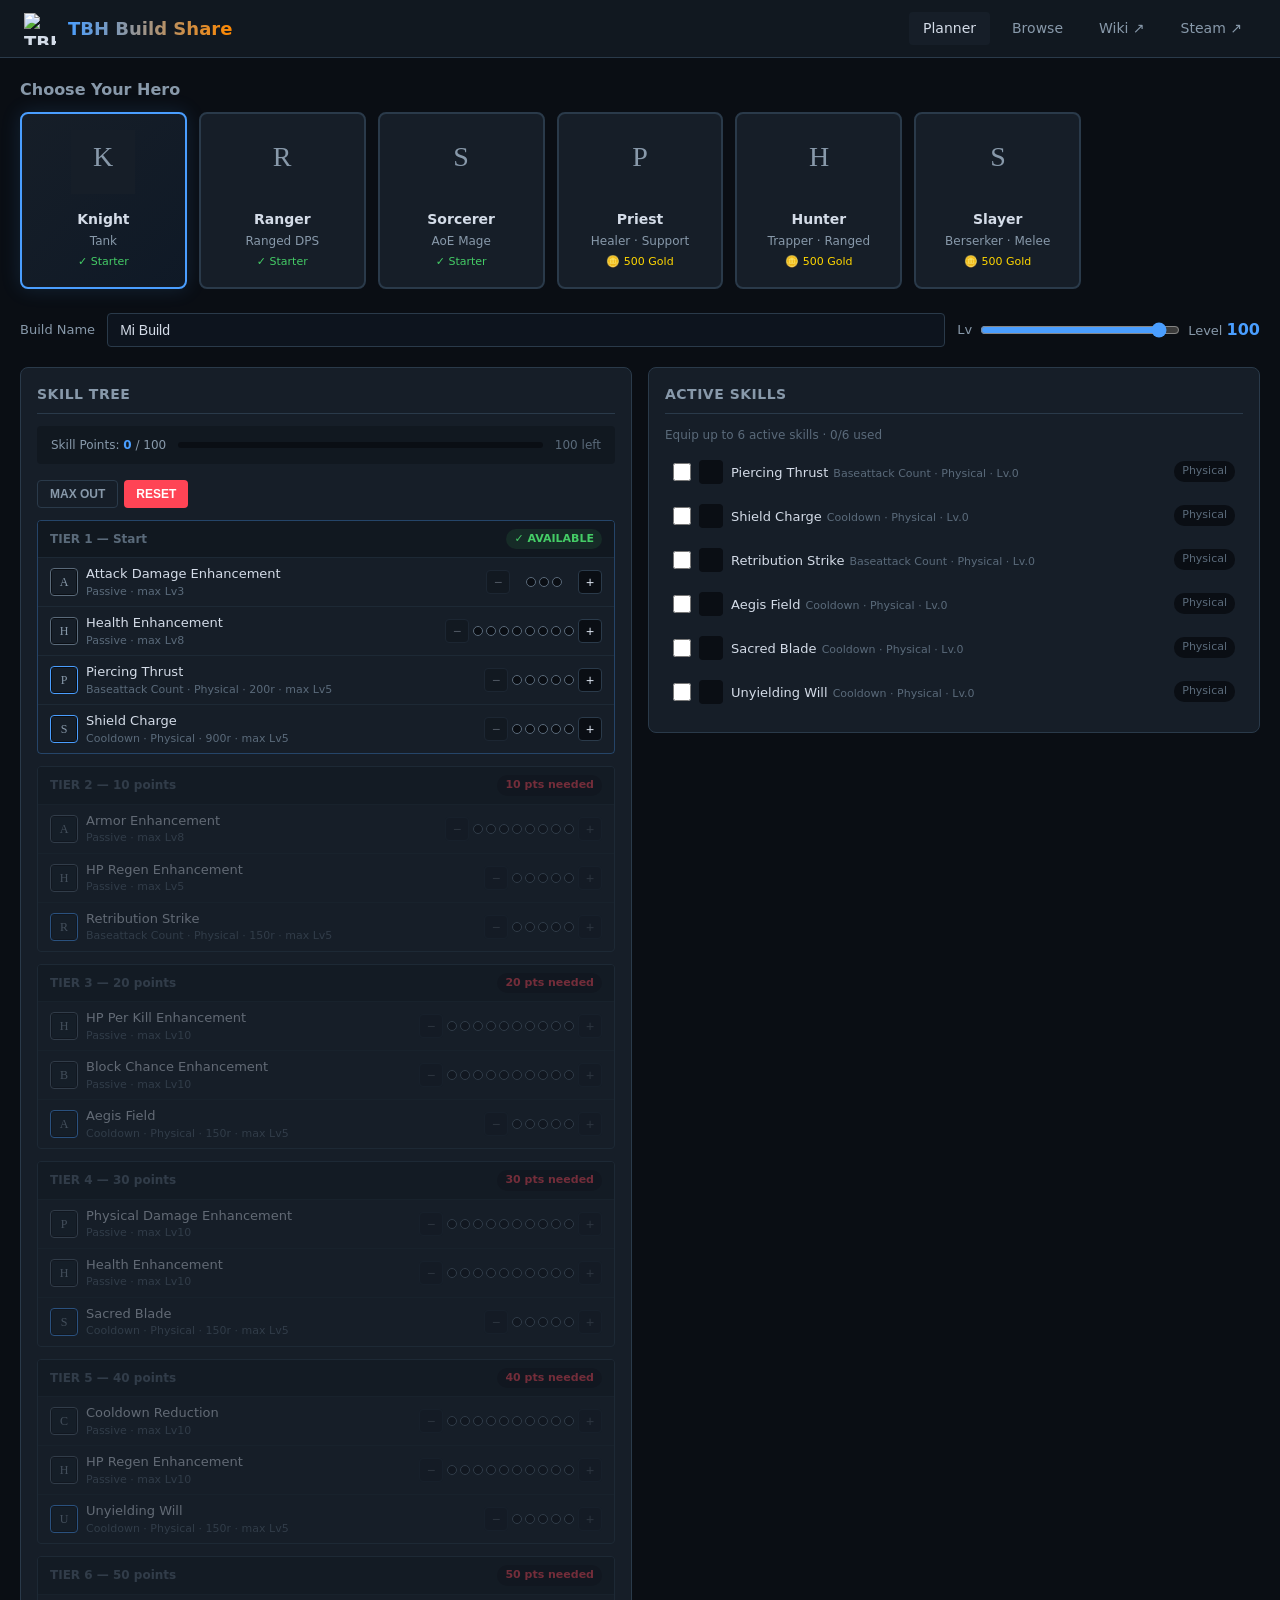
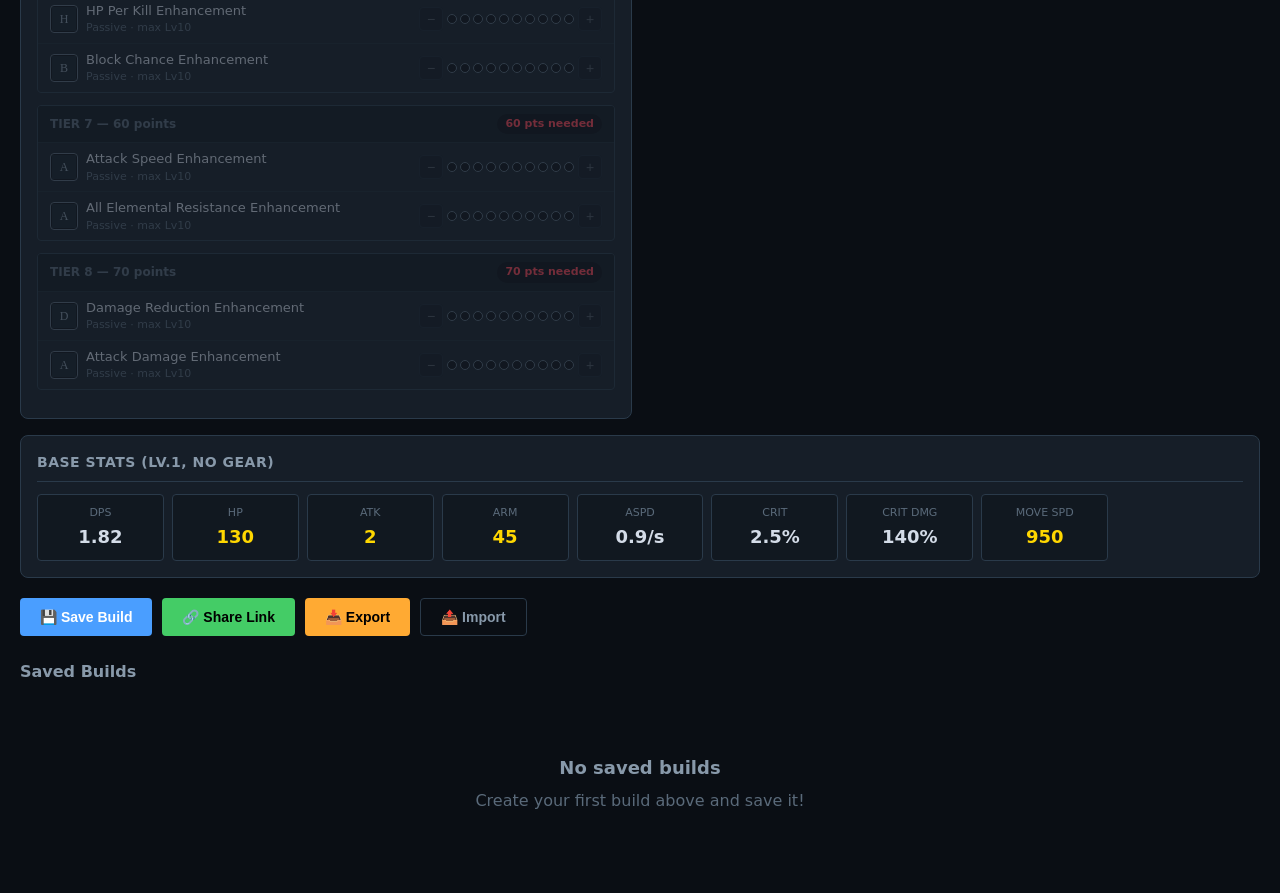
==== index.html @ c819b977 "refactor(html): remove gear and pet UI elements Remove gear-grid and pet-selector panels from index." ====
<!DOCTYPE html>
<html lang="en">
<head>
  <meta charset="UTF-8">
  <meta name="viewport" content="width=device-width, initial-scale=1.0">
  <title>TBH Build Share — Task Bar Hero Build Planner</title>
  <link rel="stylesheet" href="styles.css">
  <link rel="icon" href="https://www.taskbarhero.wiki/favicon.png">
  <meta name="description" content="Plan, share, and browse builds for TBH: Task Bar Hero. Community build planner with skill trees, gear, runes, and pets.">
</head>
<body>

  <!-- ─── Header ─────────────────────────────────────────── -->
  <header class="header">
    <div class="header-logo">
      <img src="https://www.taskbarhero.wiki/favicon.png" alt="TBH">
      <span>TBH Build Share</span>
    </div>
    <nav class="header-nav" id="header-nav">
      <a href="index.html" class="active">Planner</a>
      <a href="browse.html">Browse</a>
      <a href="https://www.taskbarhero.wiki/" target="_blank" rel="noopener">Wiki ↗</a>
      <a href="https://store.steampowered.com/app/3678970" target="_blank" rel="noopener">Steam ↗</a>
    </nav>
  </header>

  <!-- ─── Container ───────────────────────────────────────── -->
  <main class="container">

    <!-- Hero Selector -->
    <h2 style="font-size:16px;font-weight:600;margin-bottom:10px;color:var(--text-secondary)">
      Choose Your Hero
    </h2>
    <div class="hero-selector" id="hero-selector"></div>

    <!-- Build Info -->
    <div class="build-info">
      <label for="build-name">Build Name</label>
      <input type="text" id="build-name" placeholder="My Awesome Build" maxlength="60">
      <div class="level-control">
        <label for="hero-level">Lv</label>
        <input type="range" id="hero-level" min="1" max="100" value="100">
        <span class="points-display">Level <strong id="level-display">100</strong></span>
      </div>
    </div>

    <!-- Main Panels -->
    <div class="panel-grid">
      <!-- Skill Tree -->
      <div class="panel">
        <h3>Skill Tree</h3>
        <div id="skill-tree"></div>
      </div>

      <!-- Active Skills + Pets -->
      <div>
        <div class="panel" style="margin-bottom:16px">
          <h3>Active Skills</h3>
          <div id="active-skills"></div>
        </div>

      </div>
    </div>

    <!-- Build Stats -->
    <div class="panel" style="margin-bottom:16px">
      <h3>Base Stats (Lv.1, no gear)</h3>
      <div class="build-stats" id="build-stats"></div>
    </div>

    <!-- Actions -->
    <div class="actions">
      <button class="btn btn-primary" data-action="save-build">💾 Save Build</button>
      <button class="btn btn-success" data-action="share-build">🔗 Share Link</button>
      <button class="btn btn-warning" data-action="export-build">📥 Export</button>
      <button class="btn btn-outline" data-action="import-build">📤 Import</button>
    </div>

    <!-- Saved Builds -->
    <h2 style="font-size:16px;font-weight:600;margin:24px 0 10px;color:var(--text-secondary)">
      Saved Builds
    </h2>
    <div id="saved-builds"></div>

  </main>

  <!-- ─── Scripts ─────────────────────────────────────────── -->
  <script src="data.js"></script>
  <script src="app.js"></script>
</body>
</html>
---- styles.css ----
/* ============================================================
   TBH Build Share — Styles
   ============================================================ */

:root {
  --bg-primary: #0a0e14;
  --bg-secondary: #111820;
  --bg-card: #161e28;
  --bg-card-hover: #1a2636;
  --bg-input: #0d141e;
  --border: #2a3a4a;
  --border-active: #4a7ab5;
  --text-primary: #d4dce8;
  --text-secondary: #8899aa;
  --text-muted: #5a6a7a;
  --accent: #4a9eff;
  --accent-glow: rgba(74, 158, 255, 0.15);
  --success: #44cc66;
  --warning: #ffaa33;
  --danger: #ff4455;
  --gold: #ffd700;
  --rare-blue: #4488ff;
  --legendary-orange: #ff8800;
  --font-main: 'Segoe UI', system-ui, -apple-system, sans-serif;
  --font-mono: 'Cascadia Code', 'Fira Code', monospace;
  --radius: 8px;
  --radius-sm: 4px;
  --shadow: 0 2px 8px rgba(0,0,0,0.3);
}

* {
  margin: 0;
  padding: 0;
  box-sizing: border-box;
}

body {
  font-family: var(--font-main);
  background: var(--bg-primary);
  color: var(--text-primary);
  line-height: 1.5;
  min-height: 100vh;
}

a {
  color: var(--accent);
  text-decoration: none;
}
a:hover { text-decoration: underline; }

/* ─── Scrollbar ─────────────────────────────────────────── */
::-webkit-scrollbar { width: 8px; height: 8px; }
::-webkit-scrollbar-track { background: var(--bg-secondary); }
::-webkit-scrollbar-thumb { background: var(--border); border-radius: 4px; }
::-webkit-scrollbar-thumb:hover { background: var(--text-muted); }

/* ─── Layout ──────────────────────────────────────────────── */
.header {
  background: var(--bg-secondary);
  border-bottom: 1px solid var(--border);
  padding: 12px 24px;
  display: flex;
  align-items: center;
  justify-content: space-between;
  position: sticky;
  top: 0;
  z-index: 100;
}

.header-logo {
  display: flex;
  align-items: center;
  gap: 12px;
  font-size: 18px;
  font-weight: 700;
  color: var(--text-primary);
}
.header-logo img { width: 32px; height: 32px; }
.header-logo span { background: linear-gradient(to right, var(--accent), var(--legendary-orange)); -webkit-background-clip: text; -webkit-text-fill-color: transparent; background-clip: text; }

.header-nav {
  display: flex;
  gap: 8px;
}
.header-nav a {
  padding: 6px 14px;
  border-radius: var(--radius-sm);
  color: var(--text-secondary);
  font-size: 14px;
  transition: all 0.15s;
}
.header-nav a:hover, .header-nav a.active {
  background: var(--bg-card);
  color: var(--text-primary);
  text-decoration: none;
}

.container {
  max-width: 1280px;
  margin: 0 auto;
  padding: 20px;
}

/* ─── Hero Cards ──────────────────────────────────────────── */
.hero-selector {
  display: grid;
  grid-template-columns: repeat(auto-fill, minmax(160px, 1fr));
  gap: 12px;
  margin-bottom: 24px;
}

.hero-card {
  background: var(--bg-card);
  border: 2px solid var(--border);
  border-radius: var(--radius);
  padding: 16px;
  text-align: center;
  cursor: pointer;
  transition: all 0.2s;
}
.hero-card:hover {
  border-color: var(--text-muted);
  background: var(--bg-card-hover);
}
.hero-card.active {
  border-color: var(--accent);
  background: linear-gradient(135deg, var(--bg-card) 0%, rgba(74, 158, 255, 0.08) 100%);
  box-shadow: 0 0 20px var(--accent-glow);
}
.hero-card img {
  width: 64px;
  height: 64px;
  object-fit: contain;
  margin-bottom: 8px;
}
.hero-card .hero-name {
  font-weight: 600;
  font-size: 14px;
}
.hero-card .hero-class {
  font-size: 12px;
  color: var(--text-secondary);
  margin-top: 2px;
}
.hero-card .hero-cost {
  font-size: 11px;
  color: var(--gold);
  margin-top: 4px;
}

/* ─── Panels ──────────────────────────────────────────────── */
.panel-grid {
  display: grid;
  grid-template-columns: 1fr 1fr;
  gap: 16px;
  margin-bottom: 16px;
}

.panel {
  background: var(--bg-card);
  border: 1px solid var(--border);
  border-radius: var(--radius);
  padding: 16px;
}

.panel h3 {
  font-size: 14px;
  font-weight: 600;
  color: var(--text-secondary);
  text-transform: uppercase;
  letter-spacing: 0.5px;
  margin-bottom: 12px;
  padding-bottom: 8px;
  border-bottom: 1px solid var(--border);
}

/* ─── Build Info ──────────────────────────────────────────── */
.build-info {
  display: flex;
  align-items: center;
  gap: 12px;
  margin-bottom: 20px;
  flex-wrap: wrap;
}
.build-info label {
  font-size: 13px;
  color: var(--text-secondary);
}
.build-info input {
  background: var(--bg-input);
  border: 1px solid var(--border);
  border-radius: var(--radius-sm);
  color: var(--text-primary);
  padding: 8px 12px;
  font-size: 14px;
  flex: 1;
  min-width: 200px;
}
.build-info input:focus {
  outline: none;
  border-color: var(--accent);
}

.level-control {
  display: flex;
  align-items: center;
  gap: 8px;
}
.level-control input[type=range] {
  width: 120px;
  accent-color: var(--accent);
}
.level-control .points-display {
  font-size: 13px;
  color: var(--text-secondary);
}
.level-control .points-display strong {
  color: var(--accent);
  font-size: 16px;
}

/* ─── Skill Tree ──────────────────────────────────────────── */
.skill-tier {
  margin-bottom: 12px;
  border: 1px solid var(--border);
  border-radius: var(--radius-sm);
  overflow: hidden;
}
.skill-tier.locked {
  opacity: 0.4;
}
.skill-tier.unlocked {
  border-color: rgba(74, 158, 255, 0.3);
}

.tier-header {
  background: var(--bg-secondary);
  padding: 8px 12px;
  font-size: 12px;
  font-weight: 600;
  color: var(--text-muted);
  display: flex;
  justify-content: space-between;
  align-items: center;
}
.tier-header .tier-status {
  font-size: 11px;
  padding: 2px 8px;
  border-radius: 10px;
  background: var(--bg-primary);
}
.tier-header .tier-status.unlocked {
  color: var(--success);
  background: rgba(68, 204, 102, 0.1);
}
.tier-header .tier-status.locked {
  color: var(--danger);
}

.skill-row {
  display: flex;
  align-items: center;
  padding: 6px 12px;
  gap: 8px;
  border-top: 1px solid rgba(42, 58, 74, 0.4);
}
.skill-row:hover {
  background: rgba(74, 158, 255, 0.04);
}

.skill-icon {
  width: 28px;
  height: 28px;
  flex-shrink: 0;
  border-radius: 4px;
  background: var(--bg-primary);
  display: flex;
  align-items: center;
  justify-content: center;
  font-size: 14px;
}
.skill-icon img { width: 24px; height: 24px; }
.skill-icon.passive { border: 1px solid var(--text-muted); }
.skill-icon.active { border: 1px solid var(--accent); }

.skill-info {
  flex: 1;
  min-width: 0;
}
.skill-name {
  font-size: 13px;
  font-weight: 500;
}
.skill-meta {
  font-size: 11px;
  color: var(--text-muted);
}

.skill-levels {
  display: flex;
  align-items: center;
  gap: 4px;
  flex-shrink: 0;
}
.skill-levels button {
  width: 24px;
  height: 24px;
  border: 1px solid var(--border);
  border-radius: 4px;
  background: var(--bg-primary);
  color: var(--text-primary);
  cursor: pointer;
  font-size: 14px;
  display: flex;
  align-items: center;
  justify-content: center;
  transition: all 0.1s;
}
.skill-levels button:hover:not(:disabled) {
  background: var(--accent);
  border-color: var(--accent);
}
.skill-levels button:disabled {
  opacity: 0.3;
  cursor: not-allowed;
}
.skill-levels .level-dots {
  display: flex;
  gap: 3px;
  min-width: 60px;
  justify-content: center;
}
.skill-levels .dot {
  width: 10px;
  height: 10px;
  border-radius: 50%;
  background: var(--bg-primary);
  border: 1px solid var(--text-muted);
  transition: all 0.15s;
}
.skill-levels .dot.filled {
  background: var(--accent);
  border-color: var(--accent);
  box-shadow: 0 0 4px var(--accent-glow);
}
.skill-levels .dot.filled.active-skill {
  background: var(--legendary-orange);
  border-color: var(--legendary-orange);
  box-shadow: 0 0 4px rgba(255, 136, 0, 0.3);
}

/* ─── Points Summary ──────────────────────────────────────── */
.points-bar {
  display: flex;
  align-items: center;
  gap: 12px;
  margin-bottom: 16px;
  padding: 10px 14px;
  background: var(--bg-secondary);
  border-radius: var(--radius-sm);
}
.points-bar .bar-track {
  flex: 1;
  height: 6px;
  background: var(--bg-primary);
  border-radius: 3px;
  overflow: hidden;
}
.points-bar .bar-fill {
  height: 100%;
  background: linear-gradient(to right, var(--accent), var(--legendary-orange));
  border-radius: 3px;
  transition: width 0.2s;
}
.points-bar .bar-fill.over {
  background: linear-gradient(to right, var(--warning), var(--danger));
}
.points-bar .bar-label {
  font-size: 12px;
  color: var(--text-secondary);
  white-space: nowrap;
}
.points-bar .bar-label strong { color: var(--accent); }

/* ─── Active Skills Panel ─────────────────────────────────── */
.active-skill-select {
  display: flex;
  align-items: center;
  gap: 8px;
  padding: 8px;
  margin-bottom: 4px;
  border-radius: var(--radius-sm);
  transition: all 0.15s;
}
.active-skill-select:hover {
  background: rgba(74, 158, 255, 0.04);
}
.active-skill-select.equipped {
  background: rgba(255, 136, 0, 0.06);
  border-left: 3px solid var(--legendary-orange);
}
.active-skill-select .skill-check {
  width: 18px;
  height: 18px;
  accent-color: var(--accent);
  cursor: pointer;
}
.active-skill-select .skill-info { flex: 1; }
.active-skill-select .skill-info .skill-name { font-size: 13px; }
.active-skill-select .skill-info .skill-meta { font-size: 11px; color: var(--text-muted); }
.active-skill-select .slot-indicator {
  font-size: 11px;
  color: var(--text-muted);
  background: var(--bg-primary);
  padding: 2px 8px;
  border-radius: 10px;
}

.no-skills-msg {
  color: var(--text-muted);
  font-size: 13px;
  text-align: center;
  padding: 20px;
}

/* ─── Build Stats ─────────────────────────────────────────── */
.build-stats {
  display: grid;
  grid-template-columns: repeat(auto-fill, minmax(120px, 1fr));
  gap: 8px;
  margin-top: 12px;
}
.stat-item {
  background: var(--bg-secondary);
  border: 1px solid var(--border);
  border-radius: var(--radius-sm);
  padding: 10px;
  text-align: center;
}
.stat-item .stat-label {
  font-size: 11px;
  color: var(--text-muted);
  text-transform: uppercase;
}
.stat-item .stat-value {
  font-size: 18px;
  font-weight: 700;
  color: var(--text-primary);
  margin-top: 2px;
}
.stat-item .stat-value.good { color: var(--success); }
.stat-item .stat-value.best { color: var(--gold); }

/* ─── Actions ─────────────────────────────────────────────── */
.actions {
  display: flex;
  gap: 10px;
  margin-top: 20px;
  flex-wrap: wrap;
}
.btn {
  display: inline-flex;
  align-items: center;
  gap: 6px;
  padding: 10px 20px;
  border: none;
  border-radius: var(--radius-sm);
  font-size: 14px;
  font-weight: 600;
  cursor: pointer;
  transition: all 0.15s;
  text-decoration: none;
}
.btn-primary {
  background: var(--accent);
  color: #fff;
}
.btn-primary:hover {
  background: #3a8aee;
  box-shadow: 0 0 16px var(--accent-glow);
}
.btn-success {
  background: var(--success);
  color: #000;
}
.btn-success:hover {
  background: #33bb55;
}
.btn-warning {
  background: var(--warning);
  color: #000;
}
.btn-danger {
  background: var(--danger);
  color: #fff;
}
.btn-outline {
  background: transparent;
  border: 1px solid var(--border);
  color: var(--text-secondary);
}
.btn-outline:hover {
  border-color: var(--text-muted);
  color: var(--text-primary);
}
.btn-sm {
  padding: 6px 12px;
  font-size: 12px;
}

/* ─── Notifications ───────────────────────────────────────── */
.toast {
  position: fixed;
  bottom: 20px;
  right: 20px;
  background: var(--bg-card);
  border: 1px solid var(--border);
  border-radius: var(--radius);
  padding: 14px 20px;
  box-shadow: var(--shadow);
  z-index: 200;
  animation: slideIn 0.3s ease;
  max-width: 360px;
}
.toast.success { border-color: var(--success); }
.toast.error { border-color: var(--danger); }
.toast.info { border-color: var(--accent); }

@keyframes slideIn {
  from { transform: translateX(100%); opacity: 0; }
  to { transform: translateX(0); opacity: 1; }
}

/* ─── Modal ───────────────────────────────────────────────── */
.modal-overlay {
  position: fixed;
  inset: 0;
  background: rgba(0,0,0,0.6);
  z-index: 300;
  display: flex;
  align-items: center;
  justify-content: center;
}
.modal {
  background: var(--bg-card);
  border: 1px solid var(--border);
  border-radius: var(--radius);
  max-width: 600px;
  width: 90%;
  max-height: 80vh;
  overflow-y: auto;
  padding: 24px;
  box-shadow: 0 8px 32px rgba(0,0,0,0.5);
}
.modal h2 {
  font-size: 18px;
  margin-bottom: 16px;
}
.modal textarea {
  width: 100%;
  min-height: 120px;
  background: var(--bg-input);
  border: 1px solid var(--border);
  border-radius: var(--radius-sm);
  color: var(--text-primary);
  padding: 12px;
  font-family: var(--font-mono);
  font-size: 12px;
  resize: vertical;
}
.modal textarea:focus {
  outline: none;
  border-color: var(--accent);
}
.modal .modal-actions {
  display: flex;
  gap: 8px;
  margin-top: 16px;
  justify-content: flex-end;
}

/* ─── Build Gallery ───────────────────────────────────────── */
.builds-grid {
  display: grid;
  grid-template-columns: repeat(auto-fill, minmax(280px, 1fr));
  gap: 16px;
}

.build-card {
  background: var(--bg-card);
  border: 1px solid var(--border);
  border-radius: var(--radius);
  padding: 16px;
  transition: all 0.2s;
}
.build-card:hover {
  border-color: var(--text-muted);
  background: var(--bg-card-hover);
}

.build-card .build-header {
  display: flex;
  align-items: center;
  gap: 10px;
  margin-bottom: 10px;
}
.build-card .build-header img {
  width: 36px;
  height: 36px;
}
.build-card .build-header .build-title {
  font-weight: 600;
  font-size: 15px;
}
.build-card .build-header .build-hero {
  font-size: 12px;
  color: var(--text-secondary);
}
.build-card .build-meta {
  font-size: 12px;
  color: var(--text-muted);
  margin-bottom: 8px;
}
.build-card .build-tags {
  display: flex;
  gap: 4px;
  flex-wrap: wrap;
  margin-bottom: 8px;
}
.build-card .build-tags span {
  font-size: 11px;
  padding: 2px 8px;
  border-radius: 10px;
  background: var(--bg-secondary);
  color: var(--text-secondary);
}
.build-card .build-tags span.element-Fire { border: 1px solid rgba(255,68,68,0.3); color: #ff6666; }
.build-card .build-tags span.element-Cold { border: 1px solid rgba(68,170,255,0.3); color: #66bbff; }
.build-card .build-tags span.element-Lightning { border: 1px solid rgba(255,221,68,0.3); color: #ffee66; }
.build-card .build-stats-line {
  font-size: 12px;
  color: var(--text-secondary);
  display: flex;
  gap: 12px;
}

.build-card .build-actions {
  display: flex;
  gap: 6px;
  margin-top: 10px;
  justify-content: flex-end;
}

.empty-state {
  text-align: center;
  padding: 60px 20px;
  color: var(--text-muted);
}
.empty-state h3 {
  font-size: 18px;
  margin-bottom: 8px;
  color: var(--text-secondary);
}

/* ─── Utility ─────────────────────────────────────────────── */
.text-muted { color: var(--text-muted); }
.text-center { text-align: center; }
.mt-2 { margin-top: 8px; }
.mt-4 { margin-top: 16px; }
.mb-4 { margin-bottom: 16px; }
.flex { display: flex; }
.flex-wrap { flex-wrap: wrap; }
.gap-2 { gap: 8px; }
.gap-4 { gap: 16px; }

/* ─── Import / Export Section ─────────────────────────────── */
.import-section {
  margin-top: 20px;
  padding: 16px;
  background: var(--bg-secondary);
  border: 1px dashed var(--border);
  border-radius: var(--radius);
}
.import-section textarea {
  width: 100%;
  min-height: 80px;
  background: var(--bg-input);
  border: 1px solid var(--border);
  border-radius: var(--radius-sm);
  color: var(--text-primary);
  padding: 10px;
  font-family: var(--font-mono);
  font-size: 12px;
  margin-bottom: 8px;
}
.import-section textarea:focus {
  outline: none;
  border-color: var(--accent);
}

/* ─── Responsive ──────────────────────────────────────────── */
@media (max-width: 768px) {
  .panel-grid { grid-template-columns: 1fr; }
  .hero-selector { grid-template-columns: repeat(3, 1fr); }
  .container { padding: 12px; }
  .build-stats { grid-template-columns: repeat(3, 1fr); }
  .header { padding: 10px 16px; }
  .header-nav a { font-size: 12px; padding: 4px 10px; }
}

@media (max-width: 480px) {
  .hero-selector { grid-template-columns: repeat(2, 1fr); }
  .hero-card { padding: 10px; }
  .hero-card img { width: 48px; height: 48px; }
  .build-stats { grid-template-columns: repeat(2, 1fr); }
  .actions { flex-direction: column; }
  .actions .btn { width: 100%; justify-content: center; }
}
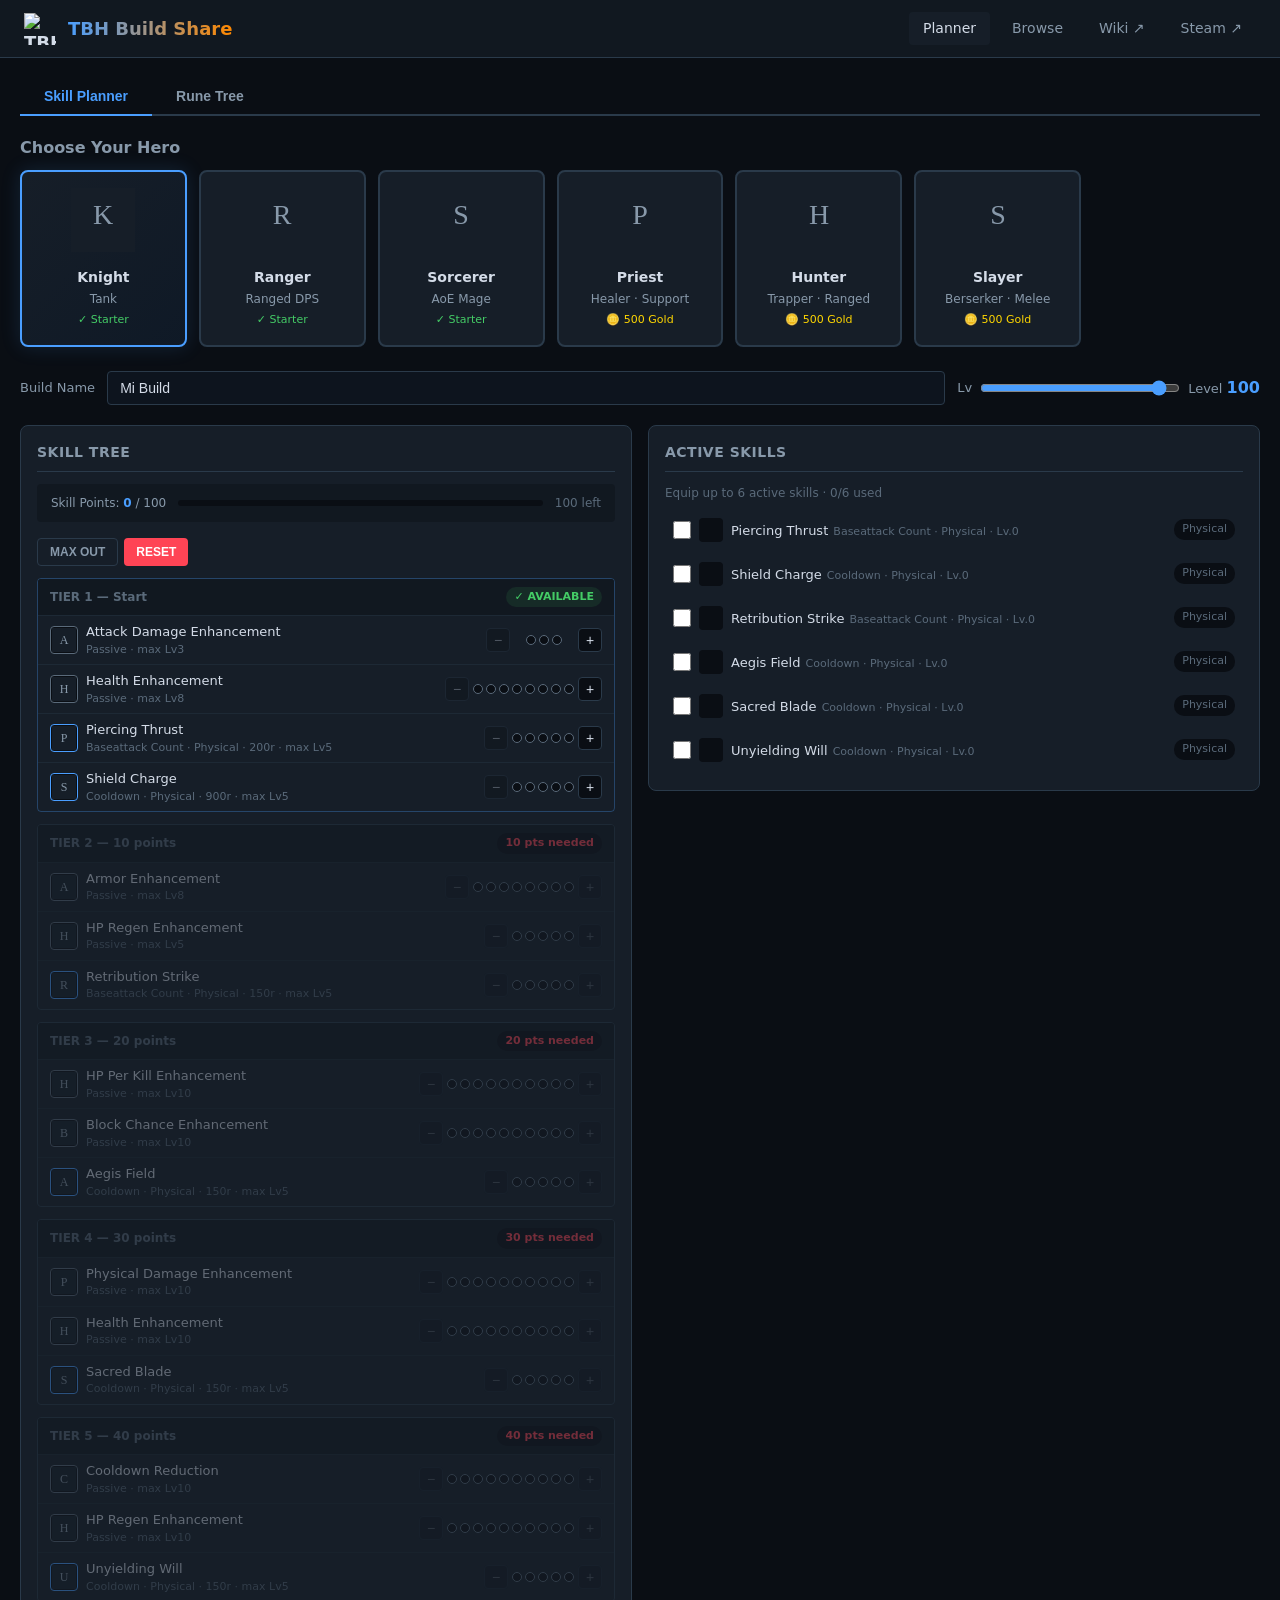
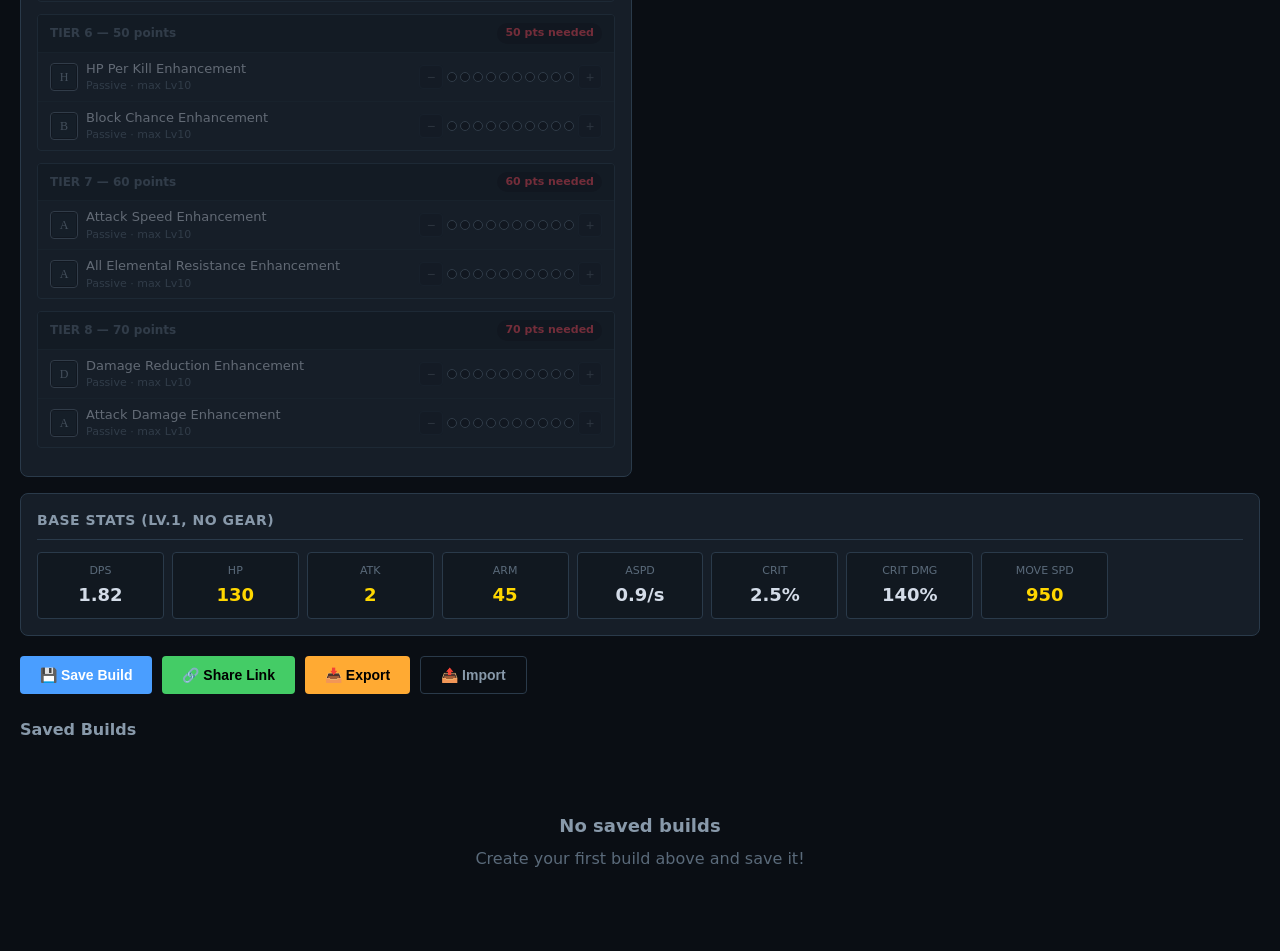
==== commit 7553a03e: "feat(html): add tab navigation with skill planner and rune tree views" ====
--- a/index.html
+++ b/index.html
@@ -27,65 +27,92 @@
   <!-- ─── Container ───────────────────────────────────────── -->
   <main class="container">
 
-    <!-- Hero Selector -->
-    <h2 style="font-size:16px;font-weight:600;margin-bottom:10px;color:var(--text-secondary)">
-      Choose Your Hero
-    </h2>
-    <div class="hero-selector" id="hero-selector"></div>
+    <!-- TAB BAR -->
+    <div class="tab-bar" id="tab-bar">
+      <button class="tab-btn active" data-tab="skills">Skill Planner</button>
+      <button class="tab-btn" data-tab="runes">Rune Tree</button>
+    </div>
 
-    <!-- Build Info -->
-    <div class="build-info">
-      <label for="build-name">Build Name</label>
-      <input type="text" id="build-name" placeholder="My Awesome Build" maxlength="60">
-      <div class="level-control">
-        <label for="hero-level">Lv</label>
-        <input type="range" id="hero-level" min="1" max="100" value="100">
-        <span class="points-display">Level <strong id="level-display">100</strong></span>
+    <!-- TAB: SKILL PLANNER -->
+    <div id="tab-skills" class="tab-content active">
+
+      <!-- Hero Selector -->
+      <h2 style="font-size:16px;font-weight:600;margin-bottom:10px;color:var(--text-secondary)">
+        Choose Your Hero
+      </h2>
+      <div class="hero-selector" id="hero-selector"></div>
+
+      <!-- Build Info -->
+      <div class="build-info">
+        <label for="build-name">Build Name</label>
+        <input type="text" id="build-name" placeholder="My Awesome Build" maxlength="60">
+        <div class="level-control">
+          <label for="hero-level">Lv</label>
+          <input type="range" id="hero-level" min="1" max="100" value="100">
+          <span class="points-display">Level <strong id="level-display">100</strong></span>
+        </div>
+      </div>
+
+      <!-- Main Panels -->
+      <div class="panel-grid">
+        <!-- Skill Tree -->
+        <div class="panel">
+          <h3>Skill Tree</h3>
+          <div id="skill-tree"></div>
+        </div>
+
+        <!-- Active Skills -->
+        <div>
+          <div class="panel" style="margin-bottom:16px">
+            <h3>Active Skills</h3>
+            <div id="active-skills"></div>
+          </div>
+
+        </div>
+      </div>
+
+      <!-- Build Stats -->
+      <div class="panel" style="margin-bottom:16px">
+        <h3>Base Stats (Lv.1, no gear)</h3>
+        <div class="build-stats" id="build-stats"></div>
+      </div>
+
+      <!-- Actions -->
+      <div class="actions">
+        <button class="btn btn-primary" data-action="save-build">💾 Save Build</button>
+        <button class="btn btn-success" data-action="share-build">🔗 Share Link</button>
+        <button class="btn btn-warning" data-action="export-build">📥 Export</button>
+        <button class="btn btn-outline" data-action="import-build">📤 Import</button>
+      </div>
+
+      <!-- Saved Builds -->
+      <h2 style="font-size:16px;font-weight:600;margin:24px 0 10px;color:var(--text-secondary)">
+        Saved Builds
+      </h2>
+      <div id="saved-builds"></div>
+
+    </div>
+
+    <!-- TAB: RUNE TREE -->
+    <div id="tab-runes" class="tab-content">
+      <div class="rune-tree-header">
+        <h3>Rune Tree</h3>
+        <div class="rune-tree-actions">
+          <span class="rune-total-gold" id="rune-total-gold">Total: 0 Gold</span>
+          <button class="btn btn-sm btn-outline" id="rune-reset">Reset All</button>
+        </div>
+      </div>
+      <div class="rune-tree-container" id="rune-tree-container">
+        <canvas id="rune-canvas"></canvas>
+        <div id="rune-tooltip" class="rune-tooltip"></div>
       </div>
     </div>
-
-    <!-- Main Panels -->
-    <div class="panel-grid">
-      <!-- Skill Tree -->
-      <div class="panel">
-        <h3>Skill Tree</h3>
-        <div id="skill-tree"></div>
-      </div>
-
-      <!-- Active Skills + Pets -->
-      <div>
-        <div class="panel" style="margin-bottom:16px">
-          <h3>Active Skills</h3>
-          <div id="active-skills"></div>
-        </div>
-
-      </div>
-    </div>
-
-    <!-- Build Stats -->
-    <div class="panel" style="margin-bottom:16px">
-      <h3>Base Stats (Lv.1, no gear)</h3>
-      <div class="build-stats" id="build-stats"></div>
-    </div>
-
-    <!-- Actions -->
-    <div class="actions">
-      <button class="btn btn-primary" data-action="save-build">💾 Save Build</button>
-      <button class="btn btn-success" data-action="share-build">🔗 Share Link</button>
-      <button class="btn btn-warning" data-action="export-build">📥 Export</button>
-      <button class="btn btn-outline" data-action="import-build">📤 Import</button>
-    </div>
-
-    <!-- Saved Builds -->
-    <h2 style="font-size:16px;font-weight:600;margin:24px 0 10px;color:var(--text-secondary)">
-      Saved Builds
-    </h2>
-    <div id="saved-builds"></div>
 
   </main>
 
   <!-- ─── Scripts ─────────────────────────────────────────── -->
   <script src="data.js"></script>
+  <script src="rune-tree.js"></script>
   <script src="app.js"></script>
 </body>
 </html>
--- a/styles.css
+++ b/styles.css
@@ -698,6 +698,122 @@
   border-color: var(--accent);
 }
 
+/* ─── Tab Navigation ───────────────────────────────────────── */
+.tab-bar {
+  display: flex;
+  gap: 0;
+  margin-bottom: 20px;
+  border-bottom: 2px solid var(--border);
+}
+.tab-btn {
+  padding: 10px 24px;
+  background: transparent;
+  border: none;
+  border-bottom: 2px solid transparent;
+  margin-bottom: -2px;
+  color: var(--text-secondary);
+  font-size: 14px;
+  font-weight: 600;
+  cursor: pointer;
+  transition: all 0.15s;
+}
+.tab-btn:hover {
+  color: var(--text-primary);
+}
+.tab-btn.active {
+  color: var(--accent);
+  border-bottom-color: var(--accent);
+}
+.tab-content {
+  display: none;
+}
+.tab-content.active {
+  display: block;
+}
+
+/* ─── Rune Tree ─────────────────────────────────────────────── */
+.rune-tree-header {
+  display: flex;
+  align-items: center;
+  justify-content: space-between;
+  margin-bottom: 16px;
+}
+.rune-tree-header h3 {
+  font-size: 16px;
+  font-weight: 600;
+  color: var(--text-primary);
+}
+.rune-tree-actions {
+  display: flex;
+  align-items: center;
+  gap: 12px;
+}
+.rune-total-gold {
+  font-size: 14px;
+  color: var(--gold);
+  font-weight: 600;
+  font-family: var(--font-mono);
+}
+
+.rune-tree-container {
+  position: relative;
+  background: var(--bg-secondary);
+  border: 1px solid var(--border);
+  border-radius: var(--radius);
+  overflow: hidden;
+  min-height: 500px;
+  width: 100%;
+}
+#rune-canvas {
+  display: block;
+  width: 100%;
+  height: 100%;
+  min-height: 500px;
+  cursor: grab;
+}
+#rune-canvas:active {
+  cursor: grabbing;
+}
+
+/* ─── Rune Tooltip ──────────────────────────────────────────── */
+.rune-tooltip {
+  position: absolute;
+  display: none;
+  background: #1a1f2a;
+  border: 1px solid #3a4a5a;
+  border-radius: 8px;
+  padding: 10px 14px;
+  pointer-events: none;
+  z-index: 50;
+  min-width: 180px;
+  box-shadow: 0 4px 16px rgba(0,0,0,0.5);
+}
+.rune-tooltip .rune-tooltip-name {
+  font-size: 14px;
+  font-weight: 600;
+  color: var(--text-primary);
+  margin-bottom: 4px;
+}
+.rune-tooltip .rune-tooltip-level {
+  font-size: 12px;
+  color: var(--accent);
+  margin-bottom: 2px;
+}
+.rune-tooltip .rune-tooltip-stat {
+  font-size: 12px;
+  color: var(--success);
+  margin-bottom: 2px;
+}
+.rune-tooltip .rune-tooltip-total {
+  font-size: 12px;
+  color: var(--gold);
+  margin-bottom: 2px;
+}
+.rune-tooltip .rune-tooltip-cost {
+  font-size: 12px;
+  color: var(--warning);
+}
+
 /* ─── Responsive ──────────────────────────────────────────── */
 @media (max-width: 768px) {
   .panel-grid { grid-template-columns: 1fr; }
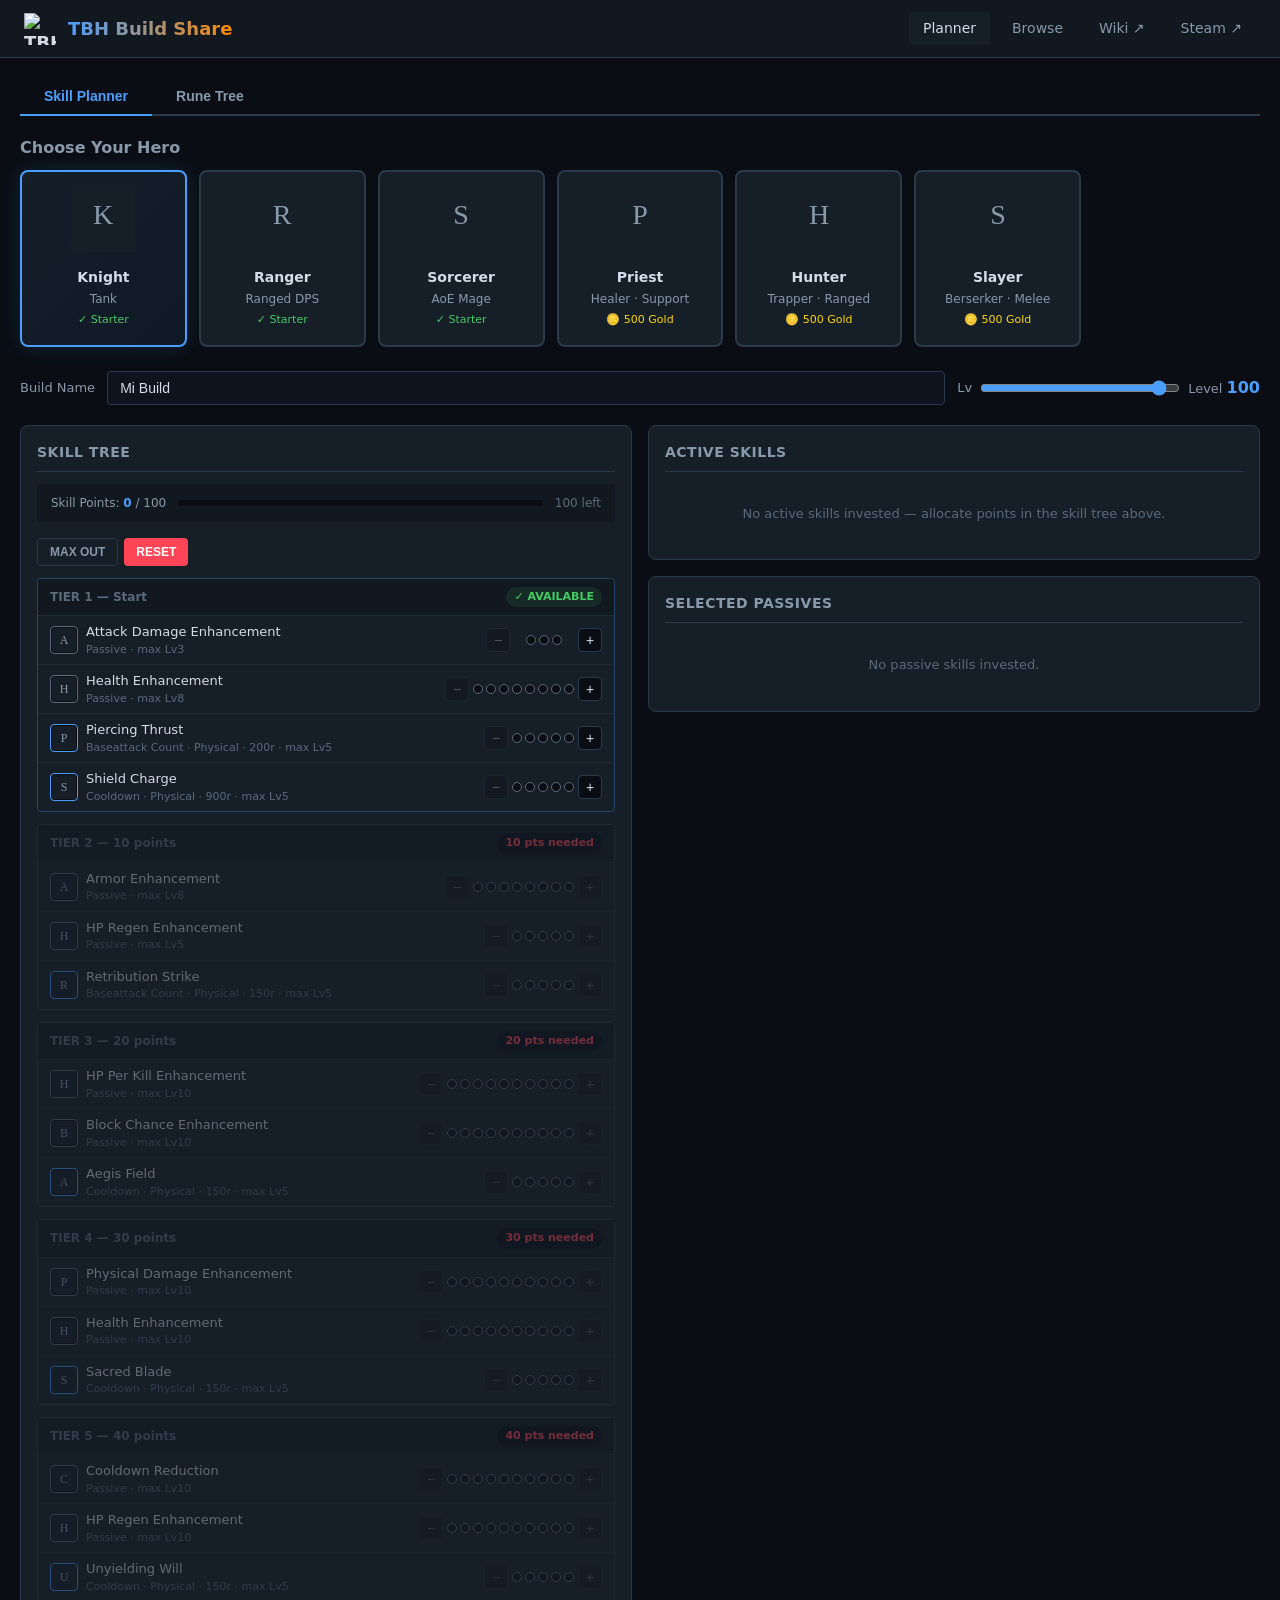
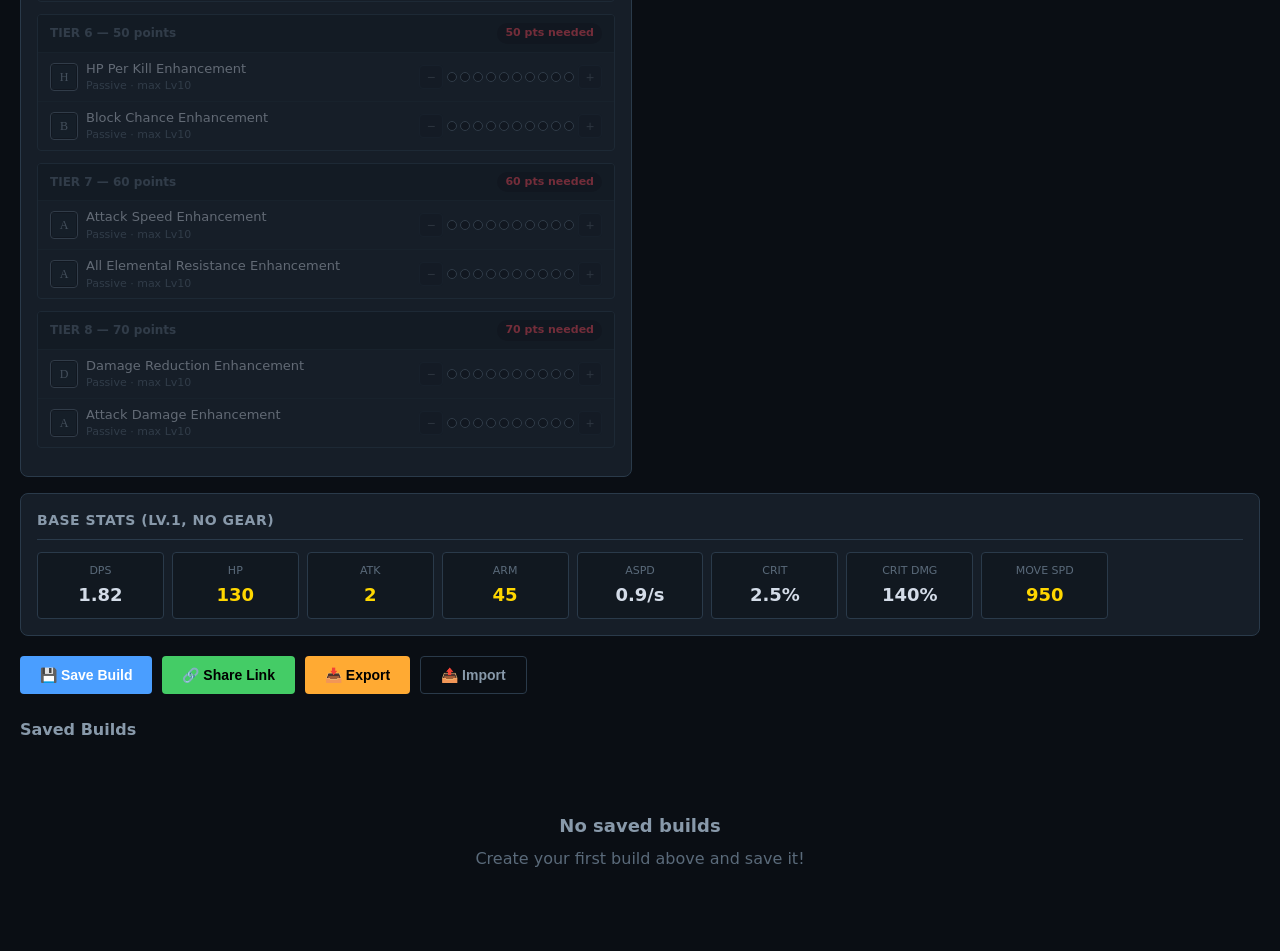
==== commit 2cc9ba56: "fix(skills): limit active skills to 2, show passive skills panel" ====
--- a/index.html
+++ b/index.html
@@ -6,7 +6,7 @@
   <title>TBH Build Share — Task Bar Hero Build Planner</title>
   <link rel="stylesheet" href="styles.css">
   <link rel="icon" href="https://www.taskbarhero.wiki/favicon.png">
-  <meta name="description" content="Plan, share, and browse builds for TBH: Task Bar Hero. Community build planner with skill trees, gear, runes, and pets.">
+  <meta name="description" content="Plan, share, and browse builds for TBH: Task Bar Hero. Community build planner with skill trees and runes.">
 </head>
 <body>
 
@@ -67,7 +67,10 @@
             <h3>Active Skills</h3>
             <div id="active-skills"></div>
           </div>
-
+          <div class="panel" style="margin-bottom:16px">
+            <h3>Selected Passives</h3>
+            <div id="passive-skills"></div>
+          </div>
         </div>
       </div>
 
--- a/styles.css
+++ b/styles.css
@@ -832,3 +832,24 @@
   .actions { flex-direction: column; }
   .actions .btn { width: 100%; justify-content: center; }
 }
+
+/* ─── Passive Skills Panel ────────────────────────────── */
+.passive-skill-item {
+  display: flex;
+  align-items: center;
+  gap: 8px;
+  padding: 6px 8px;
+  margin-bottom: 2px;
+  border-radius: var(--radius-sm);
+}
+.passive-skill-item:hover {
+  background: rgba(74, 158, 255, 0.04);
+}
+.passive-skill-item .level-badge {
+  font-size: 11px;
+  color: var(--text-muted);
+  background: var(--bg-primary);
+  padding: 2px 8px;
+  border-radius: 10px;
+  white-space: nowrap;
+}
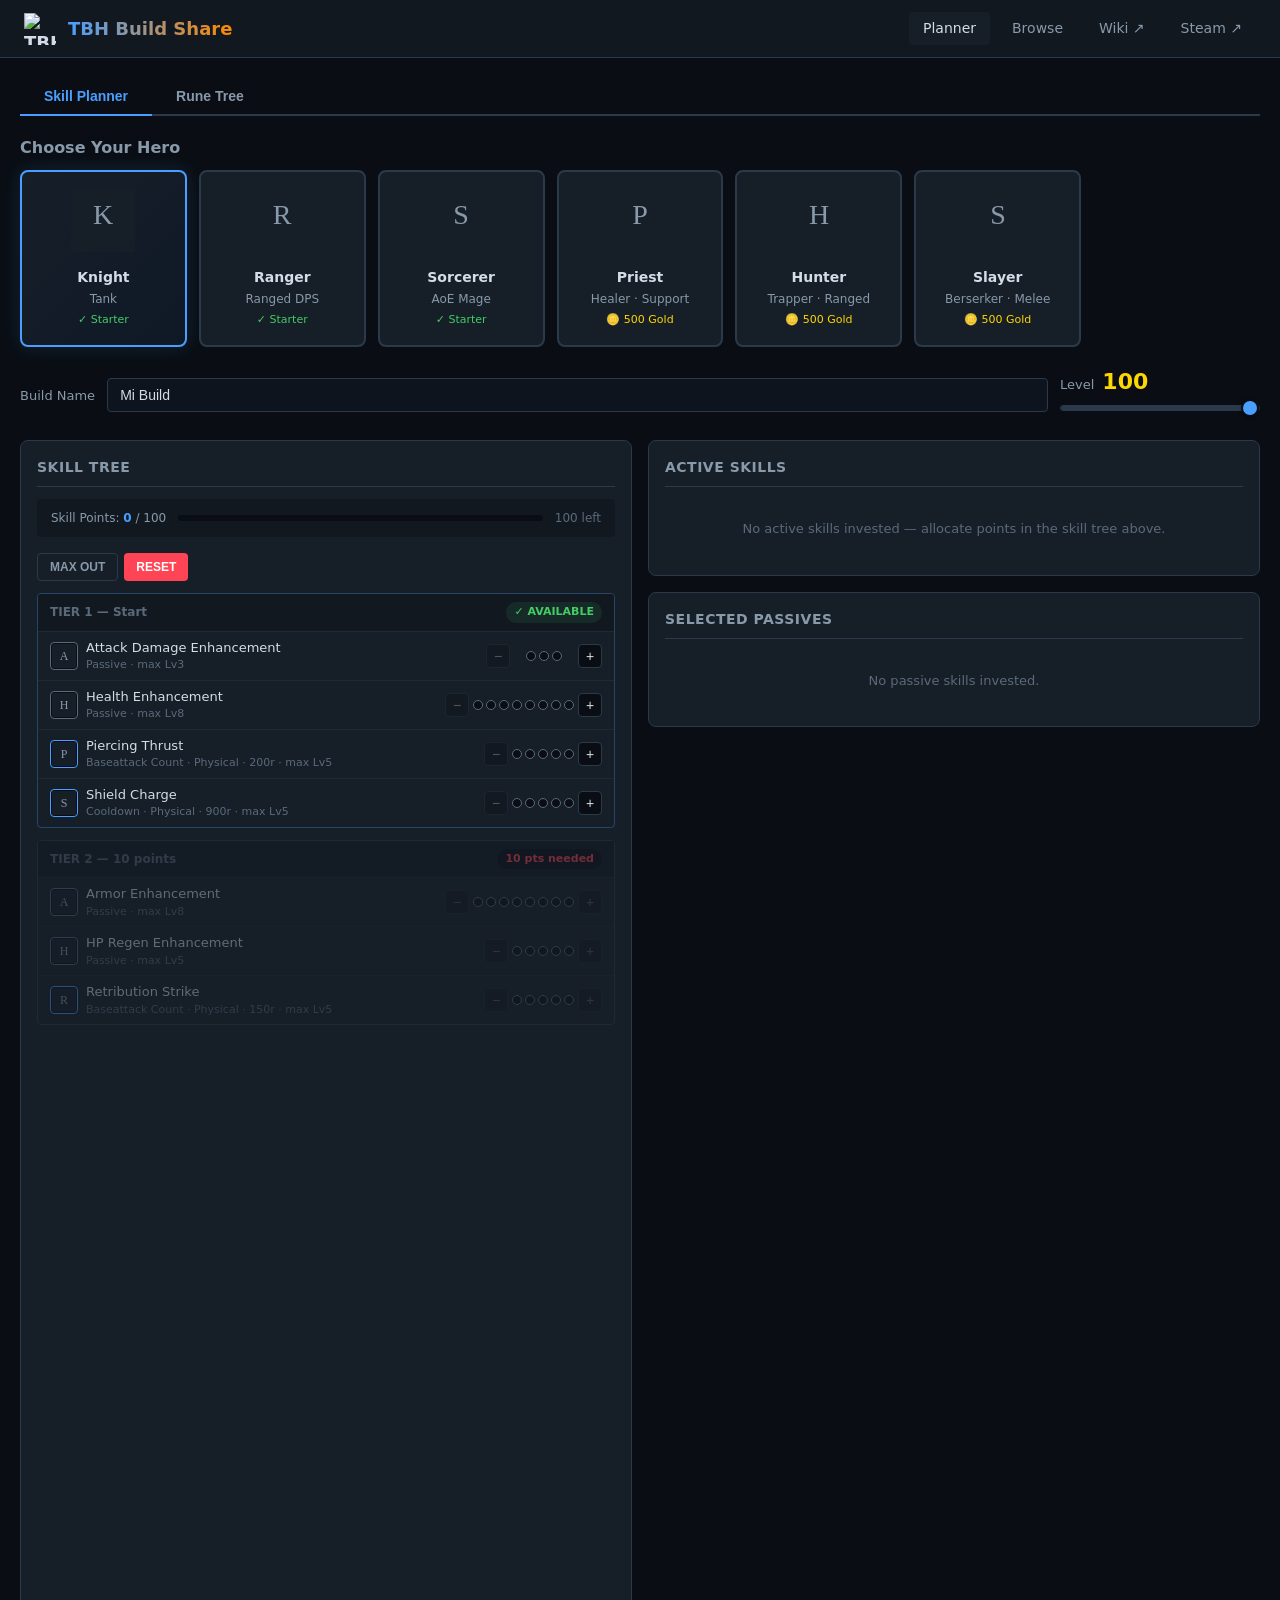
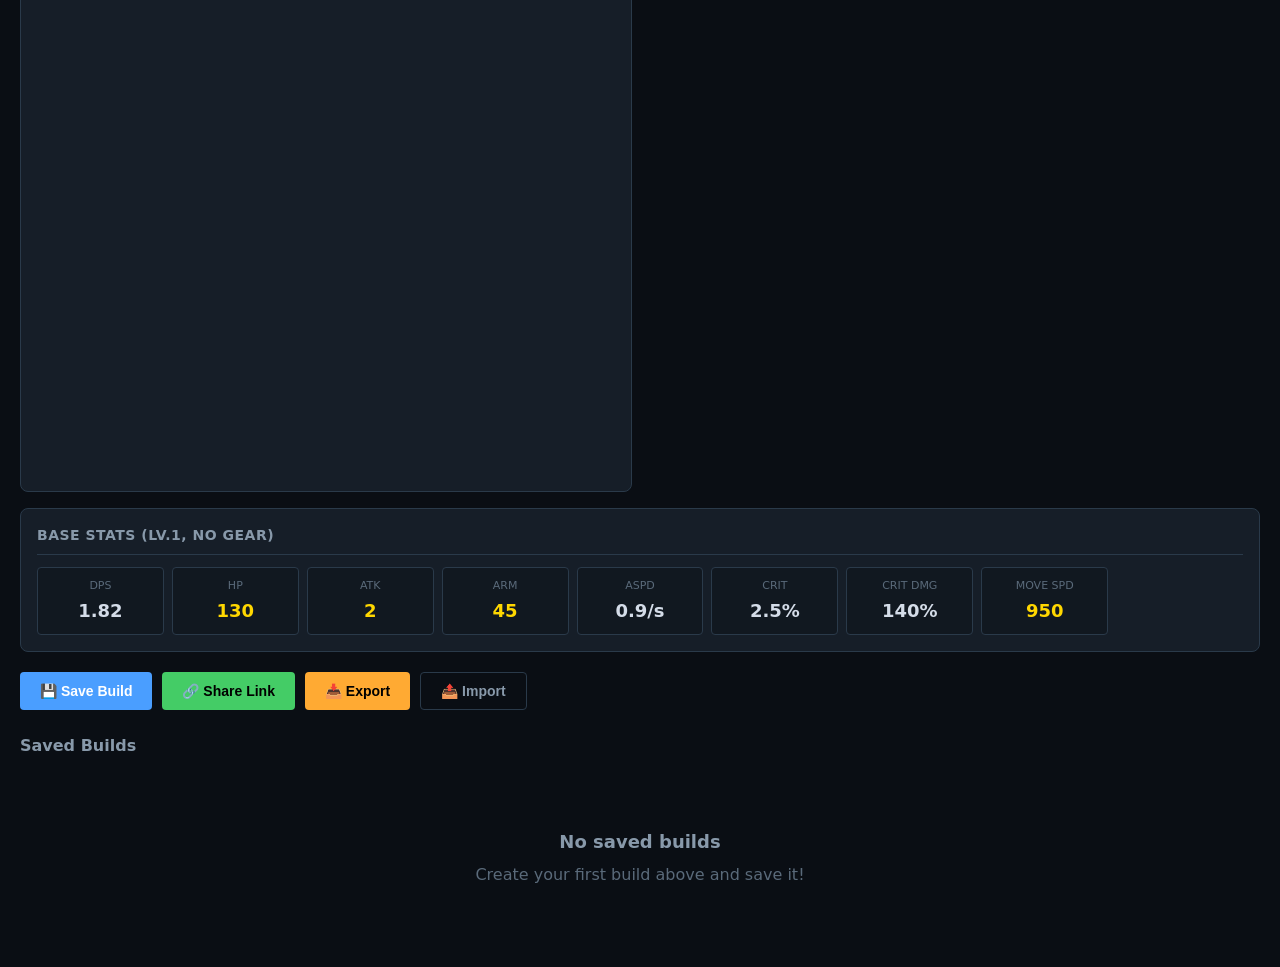
==== commit 43ec1863: "feat(rune-tree): integrate SVG tree — CSS, HTML, app.js wiring - Replace <canvas id="rune-canvas"> w" ====
--- a/index.html
+++ b/index.html
@@ -47,9 +47,14 @@
         <label for="build-name">Build Name</label>
         <input type="text" id="build-name" placeholder="My Awesome Build" maxlength="60">
         <div class="level-control">
-          <label for="hero-level">Lv</label>
-          <input type="range" id="hero-level" min="1" max="100" value="100">
-          <span class="points-display">Level <strong id="level-display">100</strong></span>
+          <div class="level-header">
+            <label for="hero-level">Level</label>
+            <strong id="level-display" class="level-number">100</strong>
+          </div>
+          <div class="slider-wrap">
+            <input type="range" id="hero-level" min="1" max="100" value="100">
+            <output class="slider-val" for="hero-level">100</output>
+          </div>
         </div>
       </div>
 
@@ -106,7 +111,7 @@
         </div>
       </div>
       <div class="rune-tree-container" id="rune-tree-container">
-        <canvas id="rune-canvas"></canvas>
+        <div id="rune-container"></div>
         <div id="rune-tooltip" class="rune-tooltip"></div>
       </div>
     </div>
--- a/styles.css
+++ b/styles.css
@@ -203,20 +203,125 @@
 
 .level-control {
   display: flex;
-  align-items: center;
+  flex-direction: column;
+  gap: 2px;
+  min-width: 200px;
+}
+
+.level-header {
+  display: flex;
+  align-items: baseline;
   gap: 8px;
 }
+.level-header label {
+  font-size: 13px;
+  color: var(--text-secondary);
+}
+.level-number {
+  font-size: 22px;
+  font-weight: 800;
+  color: var(--gold);
+  font-variant-numeric: tabular-nums;
+  line-height: 1;
+}
+
+.slider-wrap {
+  position: relative;
+  width: 200px;
+  height: 24px;
+  display: flex;
+  align-items: center;
+}
+
+/* ─── Custom range: kill native chrome/ff chrome ─── */
 .level-control input[type=range] {
-  width: 120px;
-  accent-color: var(--accent);
-}
-.level-control .points-display {
-  font-size: 13px;
-  color: var(--text-secondary);
-}
-.level-control .points-display strong {
-  color: var(--accent);
-  font-size: 16px;
+  -webkit-appearance: none;
+  appearance: none;
+  width: 100%;
+  margin: 0;
+  padding: 0;
+  background: transparent;
+  cursor: pointer;
+  z-index: 2;
+}
+
+/* Track - WebKit */
+.level-control input[type=range]::-webkit-slider-runnable-track {
+  width: 100%;
+  height: 4px;
+  border-radius: 2px;
+  background: var(--border);
+}
+
+/* Thumb - WebKit */
+.level-control input[type=range]::-webkit-slider-thumb {
+  -webkit-appearance: none;
+  appearance: none;
+  width: 18px;
+  height: 18px;
+  border-radius: 50%;
+  background: var(--accent);
+  border: 2px solid var(--bg-primary);
+  box-shadow: 0 1px 3px rgba(0,0,0,.35);
+  cursor: pointer;
+  margin-top: -7px; /* center on the 4px track: (18-4)/2 = 7 */
+}
+
+/* Track - Firefox */
+.level-control input[type=range]::-moz-range-track {
+  width: 100%;
+  height: 4px;
+  border-radius: 2px;
+  background: var(--border);
+  border: none;
+}
+
+/* Thumb - Firefox */
+.level-control input[type=range]::-moz-range-thumb {
+  width: 18px;
+  height: 18px;
+  border-radius: 50%;
+  background: var(--accent);
+  border: 2px solid var(--bg-primary);
+  cursor: pointer;
+}
+
+/* ─── Tooltip bubble above thumb ─── */
+.slider-val {
+  position: absolute;
+  bottom: calc(100% + 4px);
+  left: var(--slider-pct, 50%);
+  transform: translateX(-50%);
+  background: var(--bg-secondary);
+  color: var(--text-primary);
+  border: 1px solid var(--border);
+  border-radius: 4px;
+  padding: 1px 6px;
+  font-size: 11px;
+  font-weight: 700;
+  white-space: nowrap;
+  pointer-events: none;
+  opacity: 0;
+  transition: opacity 0.12s;
+  z-index: 3;
+}
+
+/* Arrow pointing down from the bubble to the thumb */
+.slider-val::after {
+  content: '';
+  position: absolute;
+  top: 100%;
+  left: 50%;
+  transform: translateX(-50%);
+  border: 4px solid transparent;
+  border-top-color: var(--border);
+}
+
+/* Show on hover (parent + input) — covers both slider-wrap and the input itself */
+.slider-wrap:hover .slider-val,
+.level-control input[type=range]:hover ~ .slider-val,
+.level-control input[type=range]:focus ~ .slider-val {
+  opacity: 1;
 }
 
 /* ─── Skill Tree ──────────────────────────────────────────── */
@@ -764,15 +869,63 @@
   min-height: 500px;
   width: 100%;
 }
-#rune-canvas {
+#rune-container {
+  width: 100%;
+  height: 100%;
+  min-height: 500px;
+}
+#rune-svg {
   display: block;
   width: 100%;
   height: 100%;
   min-height: 500px;
   cursor: grab;
-}
-#rune-canvas:active {
-  cursor: grabbing;
+  background: #11131a;
+  -webkit-user-select: none;
+  user-select: none;
+}
+#rune-svg:active { cursor: grabbing; }
+
+.rune-node { cursor: pointer; }
+.rune-node.locked { cursor: not-allowed; }
+
+.rune-node .node-bg {
+  transition: fill 0.15s, stroke 0.15s;
+  fill: #1c1f27;
+  stroke: #586178;
+  stroke-width: 2.5;
+}
+.rune-node:hover .node-bg { stroke: #8a9ab8; }
+.rune-node.has-level .node-bg { stroke: #f6b73c; }
+.rune-node.max-level .node-bg { fill: #2a2520; }
+.rune-node.selected .node-bg { stroke: #fce454; stroke-width: 3; }
+.rune-node.locked .node-bg { opacity: 0.5; }
+
+.rune-node .node-icon-fallback { opacity: 0.6; }
+.rune-node.has-level .node-icon-fallback { opacity: 1; }
+.rune-node.locked .node-icon-fallback { opacity: 0.3; }
+
+.rune-connection {
+  stroke: #586178;
+  stroke-width: 3;
+  transition: stroke 0.15s;
+}
+.rune-connection.active { stroke: #f6b73c; }
+
+/* Loading text fallback */
+.rune-loading-text {
+  fill: #5a6a7a;
+  font: 14px sans-serif;
+  text-anchor: middle;
+}
+
+/* Selected node pulse animation */
+@keyframes rune-pulse {
+  0%, 100% { stroke-opacity: 0.7; }
+  50% { stroke-opacity: 1; }
+}
+.rune-node.selected .node-bg {
+  animation: rune-pulse 1.5s ease-in-out infinite;
 }
 
 /* ─── Rune Tooltip ──────────────────────────────────────────── */
@@ -853,3 +1006,34 @@
   border-radius: 10px;
   white-space: nowrap;
 }
+
+/* ─── Passive Summary ─────────────────────────────────── */
+.passive-summary {
+  border-top: 1px solid var(--border);
+  padding-top: 8px;
+  margin-top: 12px;
+}
+.passive-summary-grid {
+  display: grid;
+  grid-template-columns: repeat(auto-fill, minmax(180px, 1fr));
+  gap: 4px;
+}
+.passive-summary-item {
+  display: flex;
+  justify-content: space-between;
+  align-items: center;
+  padding: 4px 8px;
+  border-radius: var(--radius-sm);
+  font-size: 12px;
+}
+.passive-summary-item:nth-child(odd) {
+  background: rgba(74, 158, 255, 0.04);
+}
+.ps-label {
+  color: var(--text-secondary);
+}
+.ps-value {
+  color: var(--accent);
+  font-weight: 600;
+  font-variant-numeric: tabular-nums;
+}
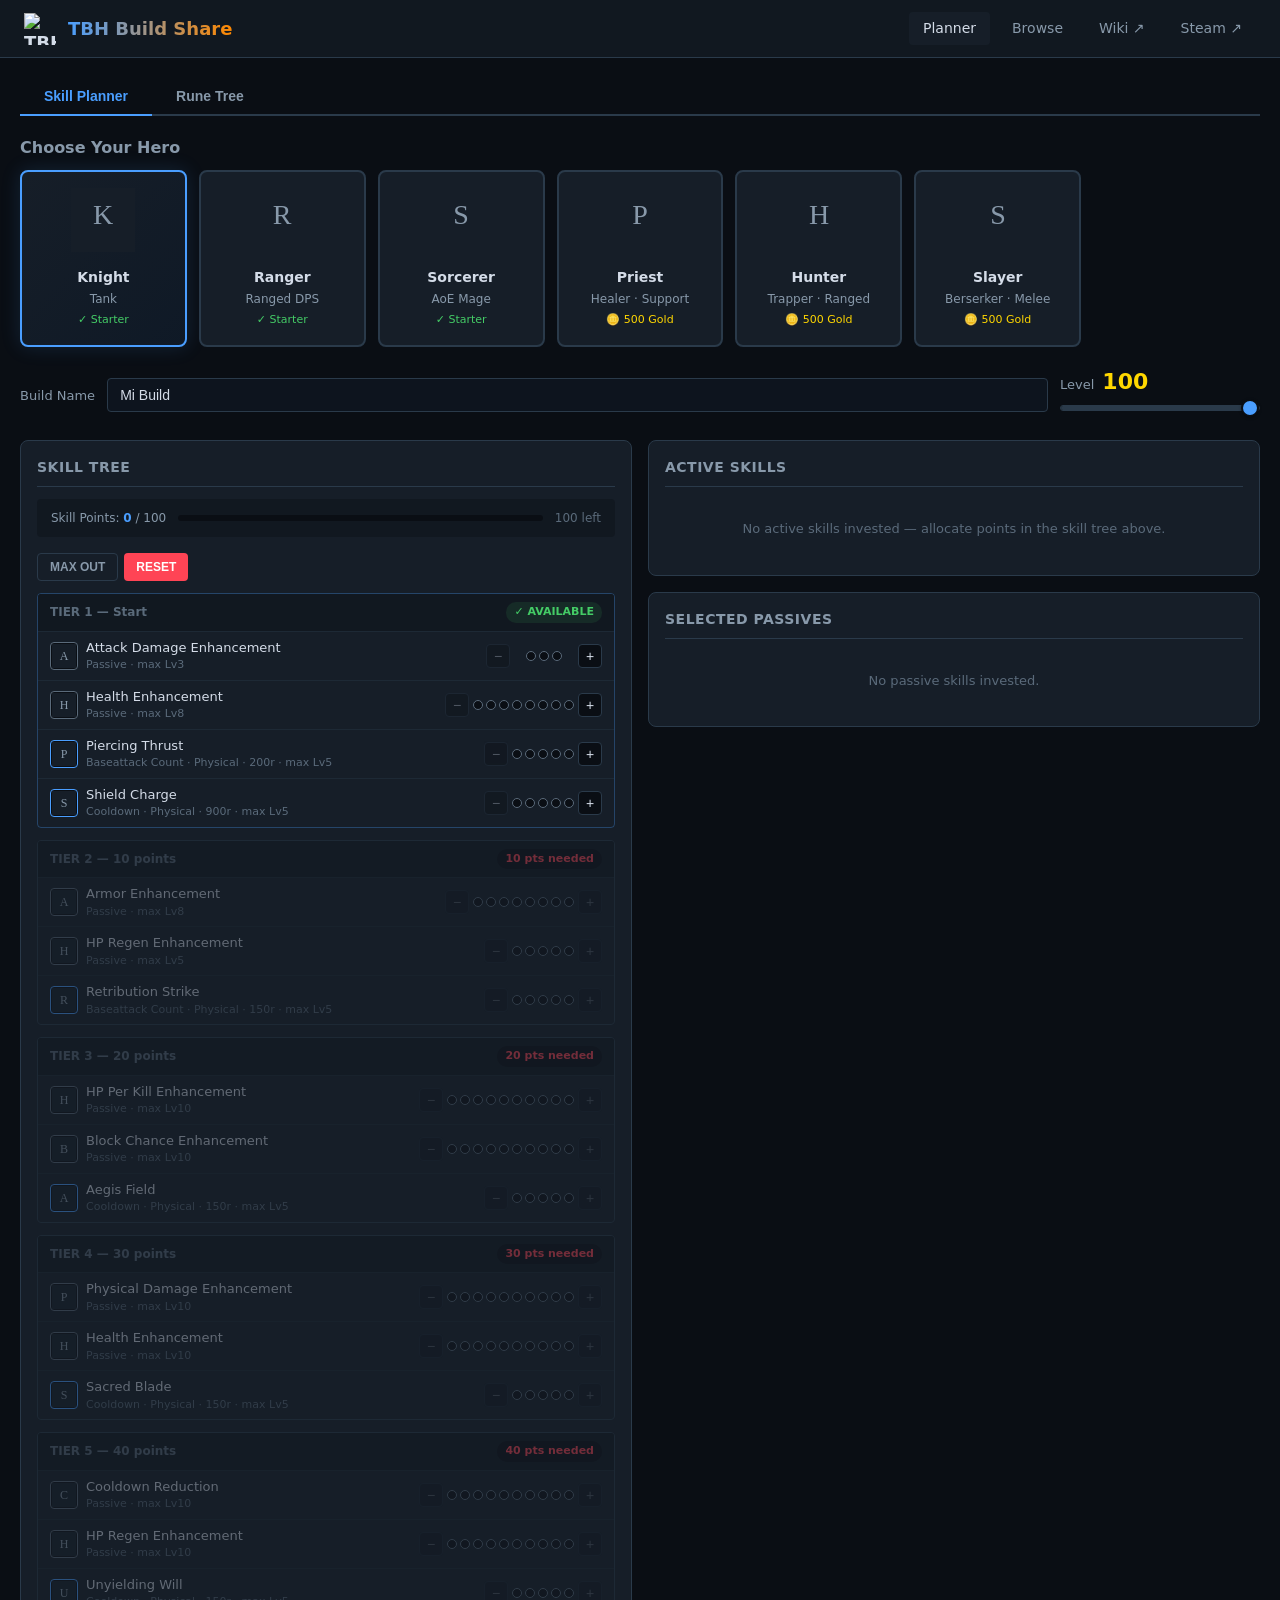
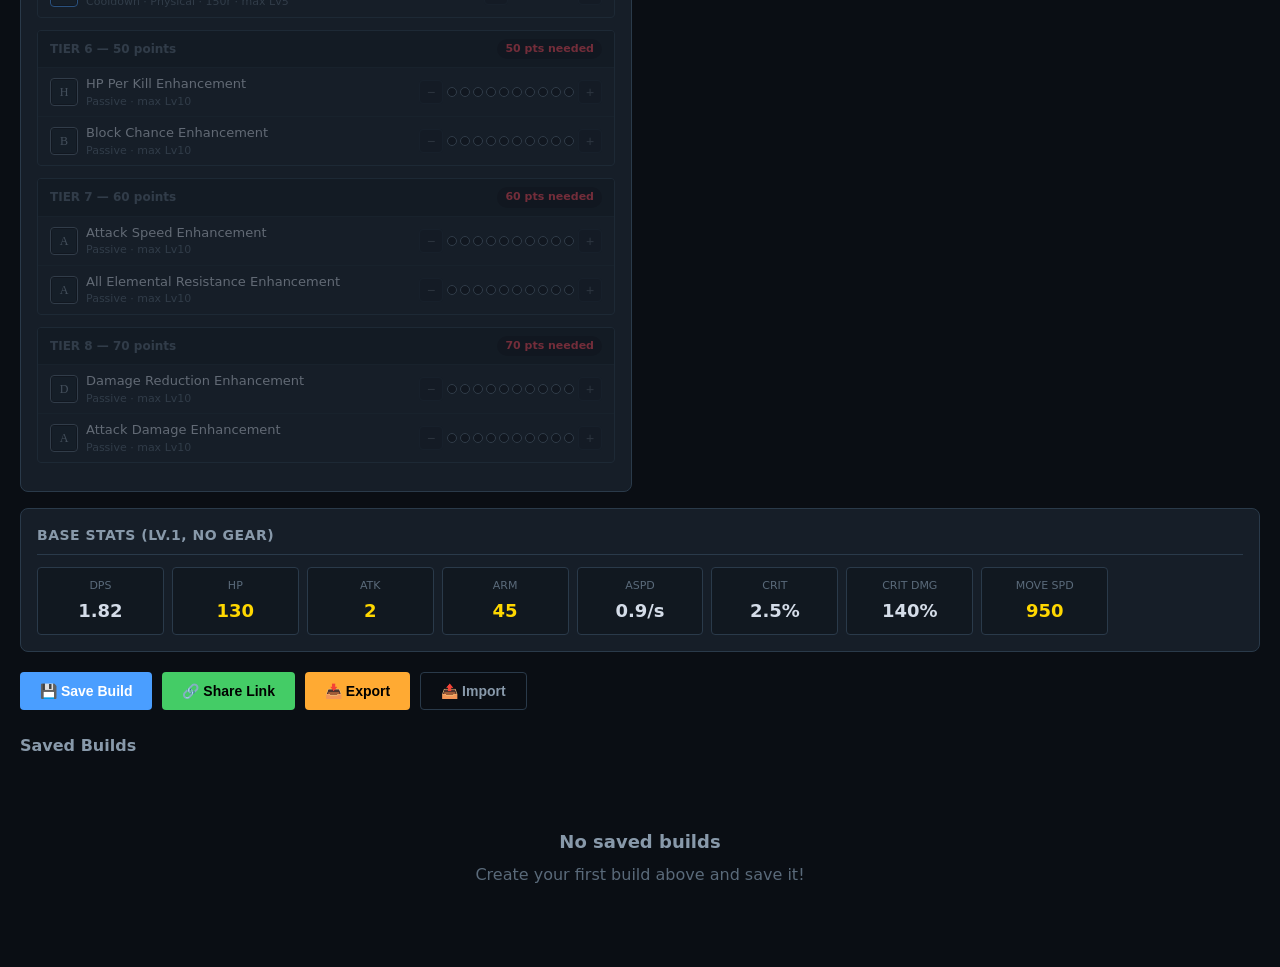
==== commit 14ecd472: "feat(runes): add share runes button + auto-switch to rune tab on rune link" ====
--- a/index.html
+++ b/index.html
@@ -107,6 +107,7 @@
         <h3>Rune Tree</h3>
         <div class="rune-tree-actions">
           <span class="rune-total-gold" id="rune-total-gold">Total: 0 Gold</span>
+          <button class="btn btn-sm btn-primary" id="rune-share">🔗 Share Runes</button>
           <button class="btn btn-sm btn-outline" id="rune-reset">Reset All</button>
         </div>
       </div>
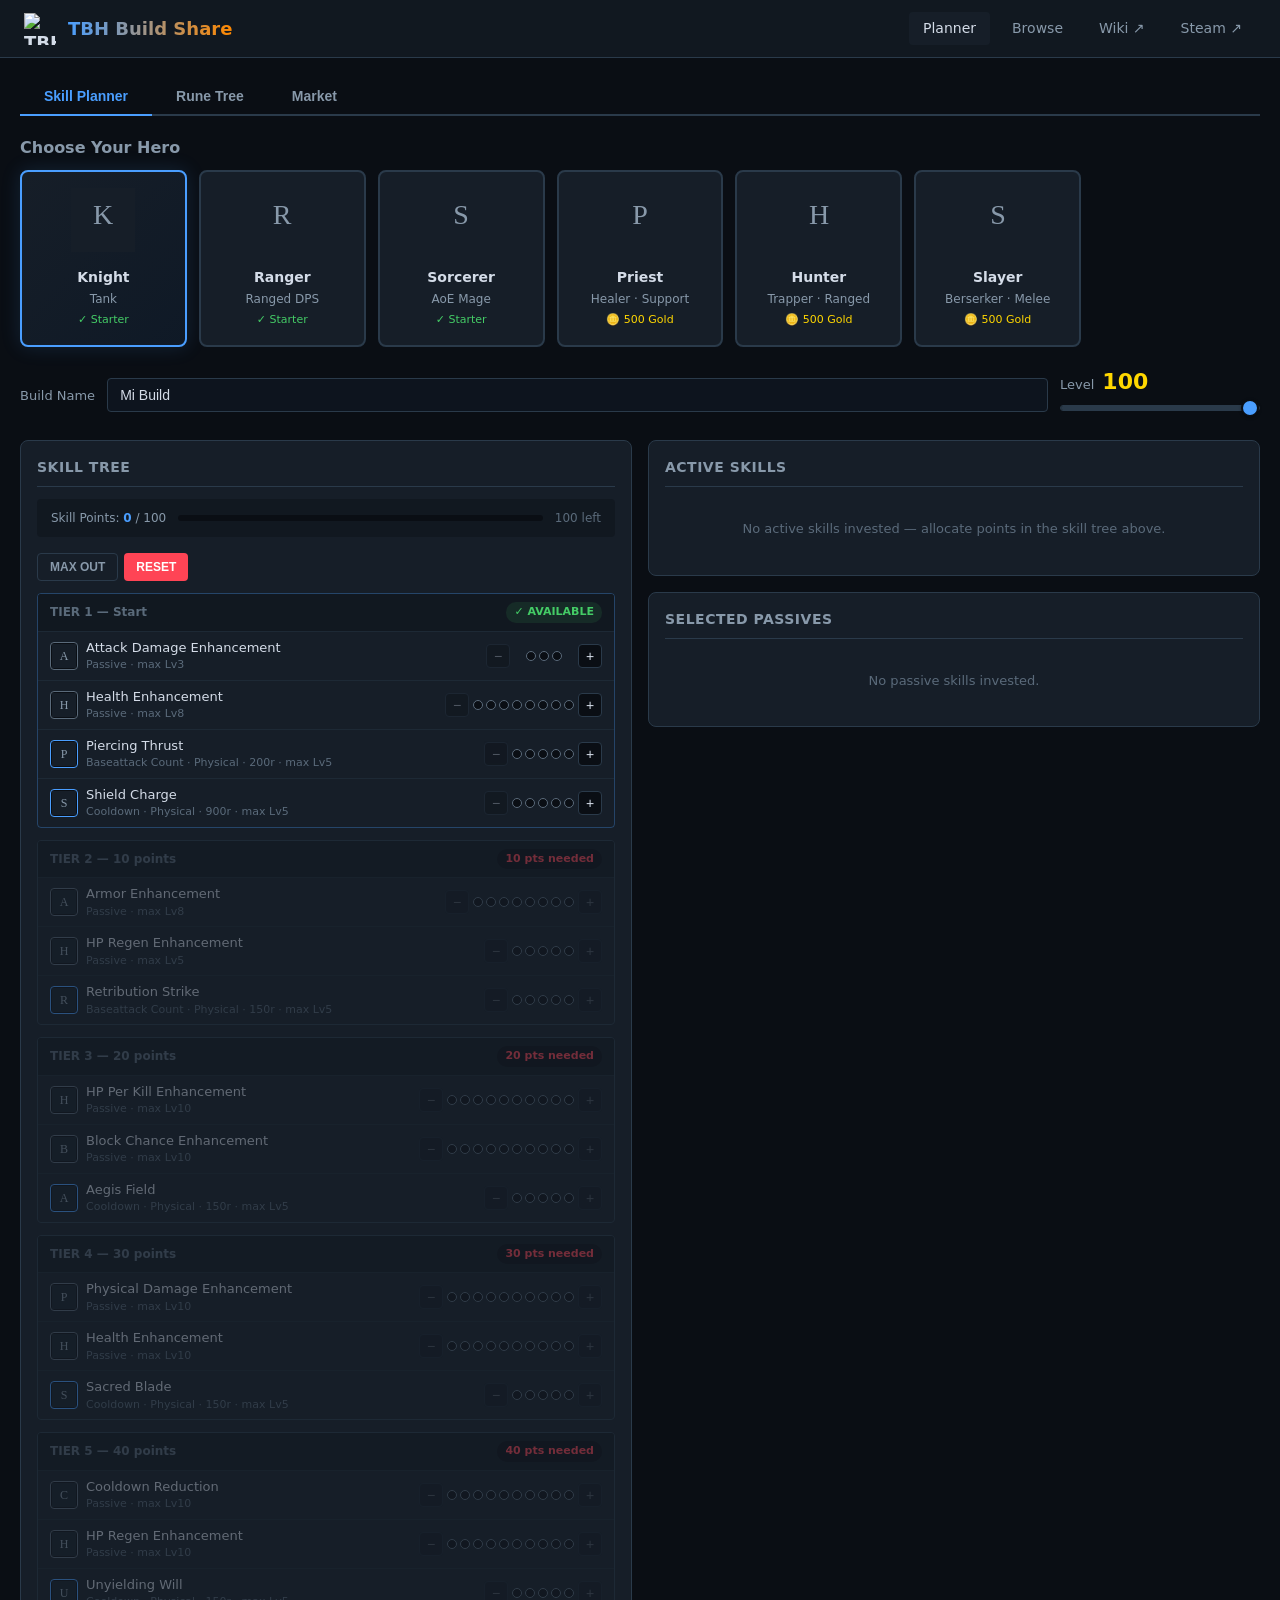
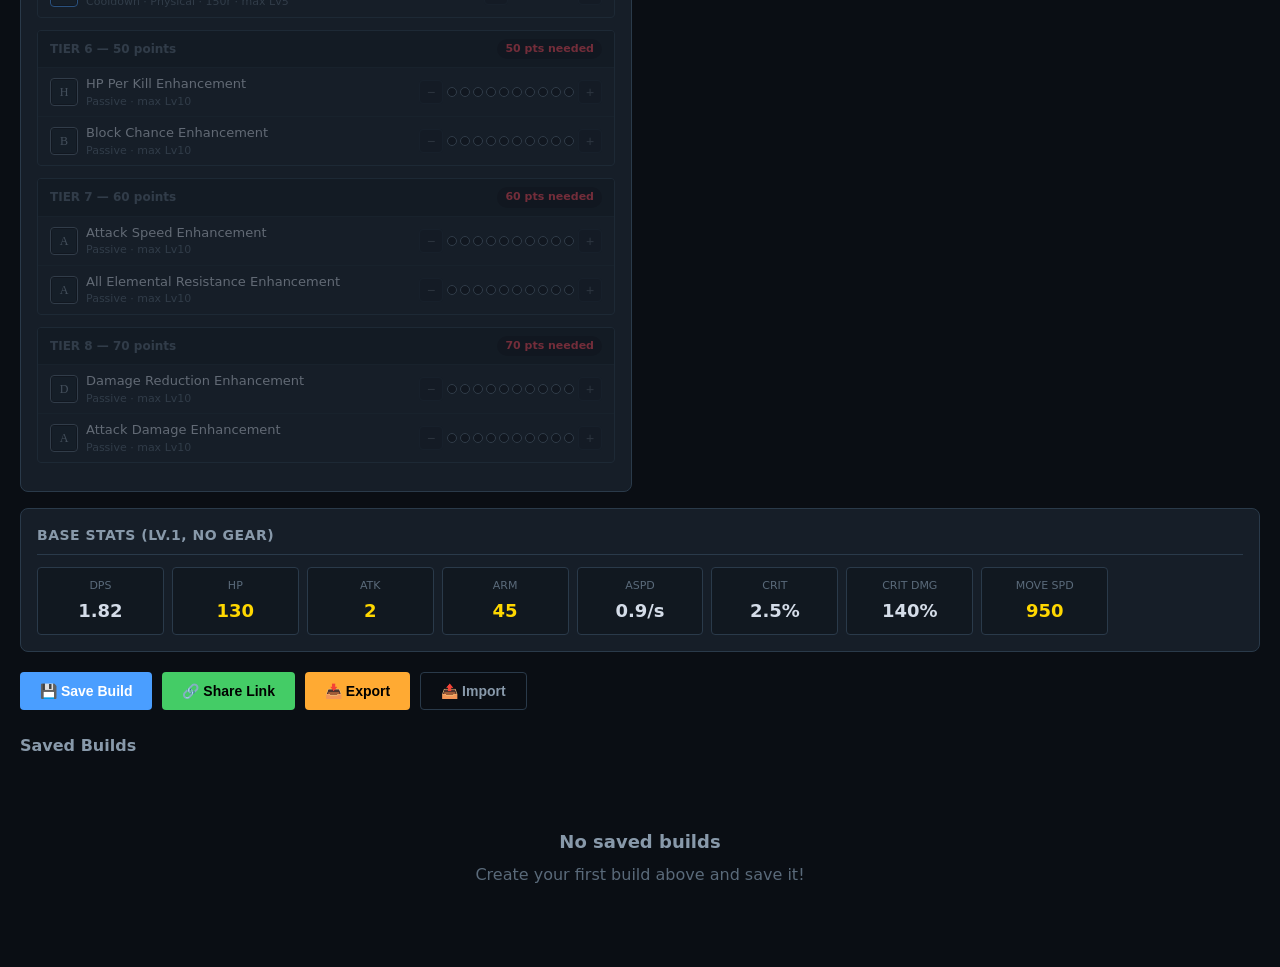
==== commit 7a941331: "feat: market tab with 3451 items, rune tree fixes - MarketBrowser class with lazy fetch, progressive" ====
--- a/index.html
+++ b/index.html
@@ -31,6 +31,7 @@
     <div class="tab-bar" id="tab-bar">
       <button class="tab-btn active" data-tab="skills">Skill Planner</button>
       <button class="tab-btn" data-tab="runes">Rune Tree</button>
+      <button class="tab-btn" data-tab="market">Market</button>
     </div>
 
     <!-- TAB: SKILL PLANNER -->
@@ -111,17 +112,40 @@
           <button class="btn btn-sm btn-outline" id="rune-reset">Reset All</button>
         </div>
       </div>
-      <div class="rune-tree-container" id="rune-tree-container">
-        <div id="rune-container"></div>
-        <div id="rune-tooltip" class="rune-tooltip"></div>
+      <div class="rune-layout">
+        <div class="rune-tree-container" id="rune-tree-container">
+          <div id="rune-container"></div>
+          <div id="rune-tooltip" class="rune-tooltip"></div>
+        </div>
+        <div id="rune-legend" class="rune-legend">
+          <div id="rune-info" class="rune-info" style="display:none">
+            <div class="rune-info-icon">
+              <img id="rune-info-img" src="" alt="" width="40" height="40">
+            </div>
+            <div class="rune-info-body">
+              <div id="rune-info-name" class="rune-info-name"></div>
+              <div id="rune-info-stat" class="rune-info-stat"></div>
+              <div id="rune-info-aliases" class="rune-info-aliases"></div>
+            </div>
+          </div>
+          <div id="rune-info-empty" class="rune-info rune-info-empty">
+            <div class="rune-info-empty-text">Click a rune to see details</div>
+          </div>
+          <h3 class="rune-legend-title">Rune Index <span class="rune-legend-count"></span></h3>
+          <div id="rune-legend-grid" class="rune-legend-grid"></div>
+        </div>
       </div>
     </div>
+
+    <!-- TAB: MARKET -->
+    <div id="tab-market" class="tab-content"></div>
 
   </main>
 
   <!-- ─── Scripts ─────────────────────────────────────────── -->
   <script src="data.js"></script>
   <script src="rune-tree.js"></script>
+  <script src="market.js"></script>
   <script src="app.js"></script>
 </body>
 </html>
--- a/styles.css
+++ b/styles.css
@@ -862,19 +862,15 @@
 
 .rune-tree-container {
   position: relative;
+  flex: 1;
+  min-width: 0;
   background: var(--bg-secondary);
   border: 1px solid var(--border);
   border-radius: var(--radius);
   overflow: hidden;
   min-height: 500px;
-  width: 100%;
-}
-#rune-container {
-  width: 100%;
-  height: 100%;
-  min-height: 500px;
-}
-#rune-svg {
+}
+.rune-tree-container #rune-svg {
   display: block;
   width: 100%;
   height: 100%;
@@ -896,10 +892,14 @@
   stroke-width: 2.5;
 }
 .rune-node:hover .node-bg { stroke: #8a9ab8; }
-.rune-node.has-level .node-bg { stroke: #f6b73c; }
-.rune-node.max-level .node-bg { fill: #2a2520; }
+.rune-node.has-level:not(.max-level) .node-bg { stroke: #4caf50; }
+.rune-node.max-level .node-bg { stroke: #f6b73c; fill: #2a2520; }
 .rune-node.selected .node-bg { stroke: #fce454; stroke-width: 3; }
 .rune-node.locked .node-bg { opacity: 0.5; }
+
+/* Index filter: dimmed/highlighted states */
+.rune-node.rune-dimmed { opacity: 0.2; pointer-events: none; }
+.rune-node.rune-highlighted { opacity: 1; }
 
 .rune-node .node-icon-fallback { opacity: 0.6; }
 .rune-node.has-level .node-icon-fallback { opacity: 1; }
@@ -941,11 +941,24 @@
   min-width: 180px;
   box-shadow: 0 4px 16px rgba(0,0,0,0.5);
 }
+.rune-tooltip .rune-tooltip-header {
+  display: flex;
+  align-items: center;
+  justify-content: space-between;
+  gap: 10px;
+  margin-bottom: 4px;
+}
+.rune-tooltip .rune-tooltip-icon {
+  width: 32px;
+  height: 32px;
+  border-radius: 4px;
+  flex-shrink: 0;
+  image-rendering: pixelated;
+}
 .rune-tooltip .rune-tooltip-name {
   font-size: 14px;
   font-weight: 600;
   color: var(--text-primary);
-  margin-bottom: 4px;
 }
 .rune-tooltip .rune-tooltip-level {
   font-size: 12px;
@@ -965,6 +978,130 @@
 .rune-tooltip .rune-tooltip-cost {
   font-size: 12px;
   color: var(--warning);
+}
+
+/* ─── Rune Layout ──────────────────────────────────────────── */
+.rune-layout {
+  display: flex;
+  gap: 16px;
+  align-items: flex-start;
+  position: relative;
+}
+#rune-container {
+  width: 100%;
+  height: 100%;
+  min-height: 500px;
+}
+
+/* ─── Rune Legend ──────────────────────────────────────────── */
+.rune-legend {
+  width: 210px;
+  flex-shrink: 0;
+  background: var(--bg-card);
+  border: 1px solid var(--border);
+  border-radius: var(--radius);
+  padding: 12px;
+  position: relative;
+  max-height: 600px;
+  overflow-y: auto;
+}
+/* Rune Info panel (click-to-show) */
+.rune-info {
+  display: flex;
+  gap: 10px;
+  align-items: center;
+  margin-bottom: 12px;
+  padding: 10px;
+  background: var(--bg-secondary);
+  border: 1px solid var(--border);
+  border-radius: var(--radius);
+}
+.rune-info-empty {
+  justify-content: center;
+  padding: 16px 10px;
+}
+.rune-info-empty-text {
+  font-size: 12px;
+  color: var(--text-muted);
+  font-style: italic;
+}
+.rune-info-icon {
+  flex-shrink: 0;
+}
+.rune-info-icon img {
+  display: block;
+  image-rendering: pixelated;
+  border-radius: 4px;
+}
+.rune-info-body {
+  flex: 1;
+  min-width: 0;
+  overflow-wrap: break-word;
+}
+.rune-info-name {
+  font-size: 13px;
+  font-weight: 600;
+  color: var(--text-primary);
+  line-height: 1.3;
+}
+.rune-info-stat {
+  font-size: 12px;
+  color: var(--accent);
+  margin-top: 2px;
+}
+.rune-info-aliases {
+  font-size: 11px;
+  color: var(--text-muted);
+  margin-top: 2px;
+  line-height: 1.3;
+}
+.rune-legend-title {
+  font-size: 14px;
+  font-weight: 600;
+  color: var(--text-secondary);
+  text-transform: uppercase;
+  letter-spacing: 0.5px;
+  margin-bottom: 12px;
+  padding-bottom: 8px;
+  border-bottom: 1px solid var(--border);
+}
+.rune-legend-count {
+  font-size: 12px;
+  color: var(--text-muted);
+  text-transform: none;
+  letter-spacing: 0;
+}
+.rune-legend-grid {
+  display: grid;
+  grid-template-columns: repeat(4, 38px);
+  gap: 4px;
+  justify-content: center;
+}
+.rune-legend-item {
+  width: 38px;
+  height: 38px;
+  display: flex;
+  align-items: center;
+  justify-content: center;
+  background: var(--bg-secondary);
+  border: 1px solid var(--border);
+  border-radius: 6px;
+  cursor: pointer;
+  transition: all 0.15s;
+}
+.rune-legend-item:hover {
+  border-color: var(--accent);
+  background: var(--bg-card-hover);
+}
+.rune-legend-item.selected {
+  border-color: var(--accent);
+  background: rgba(255, 200, 50, 0.1);
+  box-shadow: 0 0 0 1px var(--accent);
+}
+.rune-legend-item img {
+  image-rendering: pixelated;
+  width: 32px;
+  height: 32px;
 }
 
 /* ─── Responsive ──────────────────────────────────────────── */
@@ -1037,3 +1174,131 @@
   font-weight: 600;
   font-variant-numeric: tabular-nums;
 }
+
+/* ─── Market Tab ────────────────────────────────────────────── */
+.market-filters {
+  display: flex;
+  gap: 10px;
+  margin-bottom: 16px;
+  flex-wrap: wrap;
+  align-items: center;
+}
+.market-filters select,
+.market-filters input[type="text"] {
+  background: var(--bg-input);
+  border: 1px solid var(--border);
+  border-radius: var(--radius-sm);
+  color: var(--text-primary);
+  padding: 8px 12px;
+  font-size: 13px;
+  font-family: var(--font-main);
+  min-width: 140px;
+}
+.market-filters select:focus,
+.market-filters input[type="text"]:focus {
+  outline: none;
+  border-color: var(--accent);
+}
+.market-filters input[type="text"] {
+  flex: 1;
+  min-width: 180px;
+}
+
+.market-grid {
+  display: grid;
+  grid-template-columns: repeat(auto-fill, minmax(260px, 1fr));
+  gap: 12px;
+}
+
+.market-card {
+  display: flex;
+  gap: 12px;
+  padding: 12px;
+  background: var(--bg-card);
+  border: 1px solid var(--border);
+  border-radius: var(--radius);
+  transition: all 0.2s;
+  min-height: 80px;
+}
+.market-card:hover {
+  border-color: var(--text-muted);
+  background: var(--bg-card-hover);
+}
+
+.market-card-img {
+  width: 64px;
+  height: 64px;
+  object-fit: contain;
+  flex-shrink: 0;
+  border-radius: 4px;
+  background: var(--bg-primary);
+}
+
+.market-card-info {
+  flex: 1;
+  min-width: 0;
+  display: flex;
+  flex-direction: column;
+  gap: 2px;
+}
+
+.market-card-name {
+  font-size: 14px;
+  font-weight: 600;
+  line-height: 1.3;
+  overflow: hidden;
+  text-overflow: ellipsis;
+  white-space: nowrap;
+}
+
+.market-card-type {
+  font-size: 11px;
+  color: var(--text-muted);
+  text-transform: uppercase;
+  letter-spacing: 0.3px;
+}
+
+.market-card-desc {
+  font-size: 12px;
+  color: var(--text-secondary);
+  line-height: 1.4;
+  margin-top: 4px;
+  display: -webkit-box;
+  -webkit-line-clamp: 2;
+  -webkit-box-orient: vertical;
+  overflow: hidden;
+}
+
+.market-empty {
+  text-align: center;
+  padding: 60px 20px;
+  color: var(--text-muted);
+  font-size: 15px;
+}
+
+.market-sentinel {
+  height: 1px;
+  width: 100%;
+}
+
+/* ─── Market: Responsive ────────────────────────────────────── */
+@media (max-width: 768px) {
+  .market-grid {
+    grid-template-columns: repeat(auto-fill, minmax(200px, 1fr));
+  }
+  .market-filters select,
+  .market-filters input[type="text"] {
+    min-width: 100px;
+    font-size: 12px;
+  }
+}
+
+@media (max-width: 480px) {
+  .market-grid {
+    grid-template-columns: 1fr;
+  }
+  .market-card-img {
+    width: 48px;
+    height: 48px;
+  }
+}
